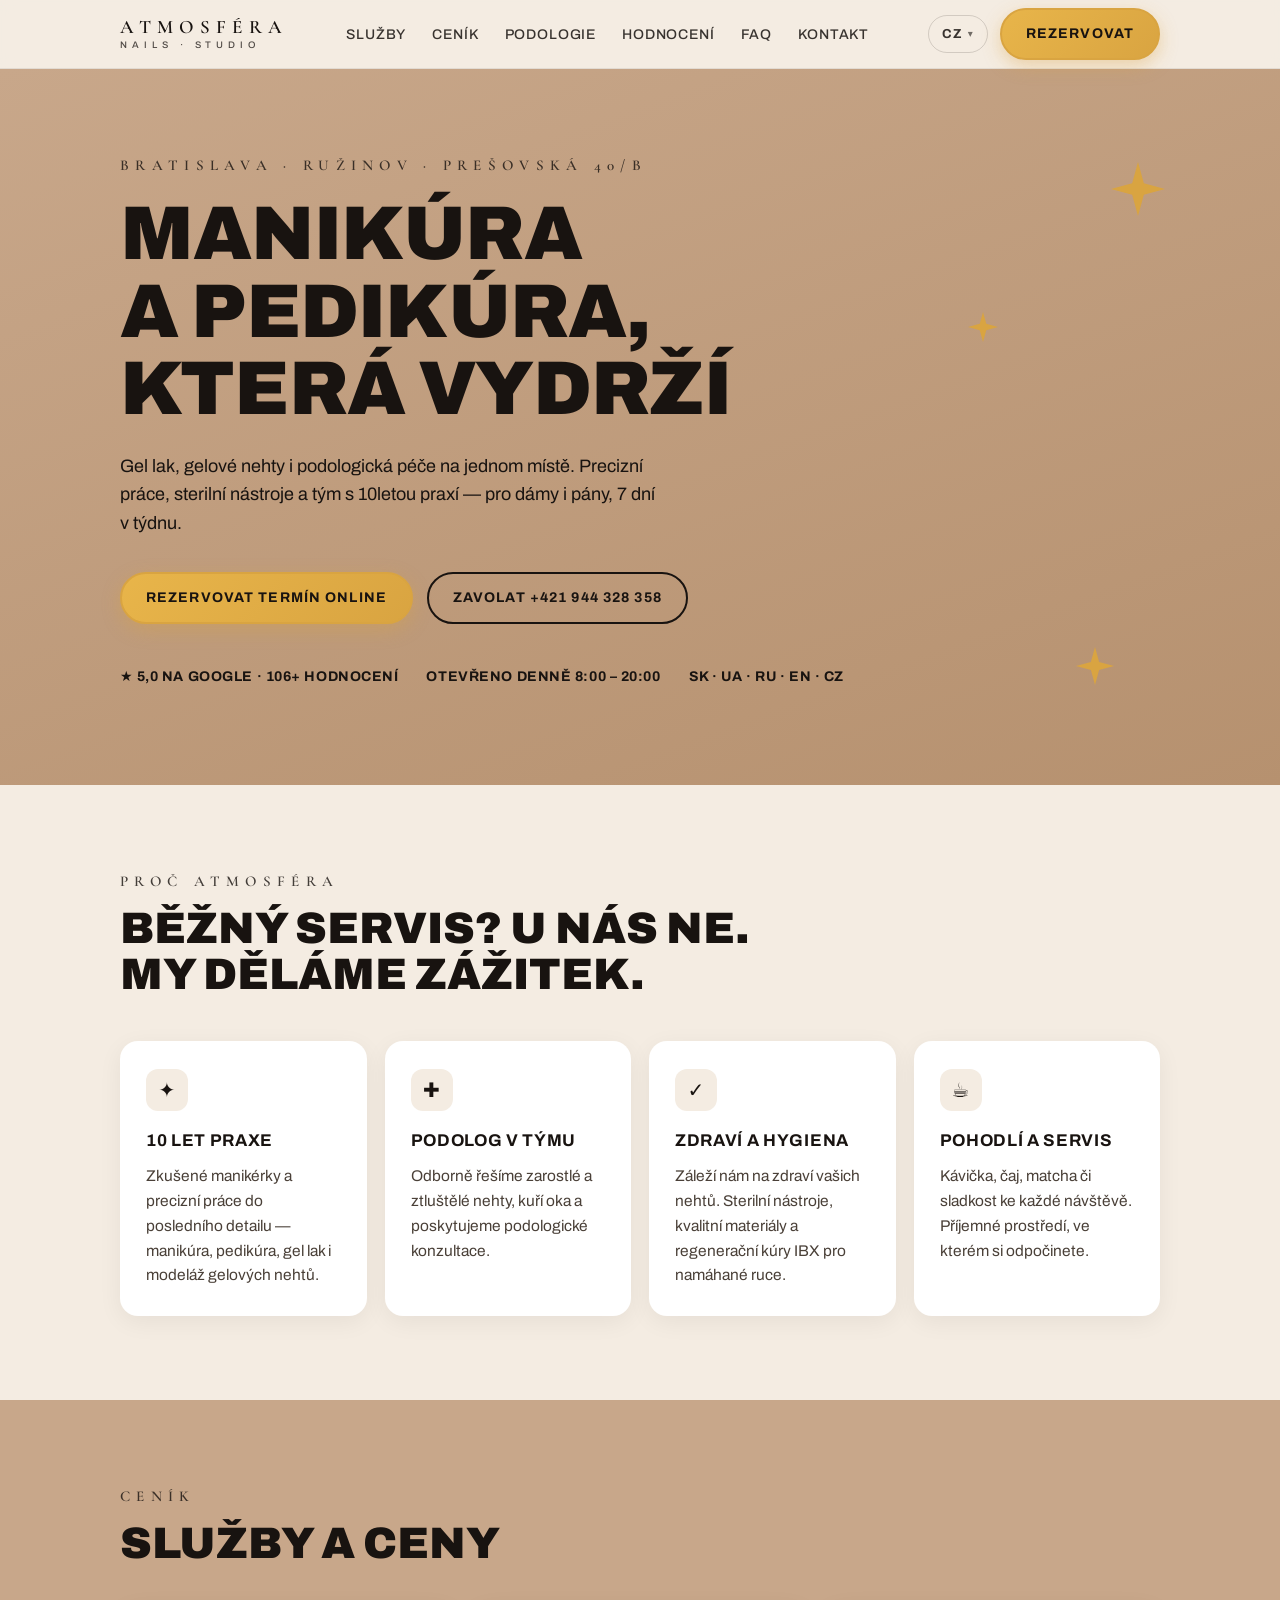
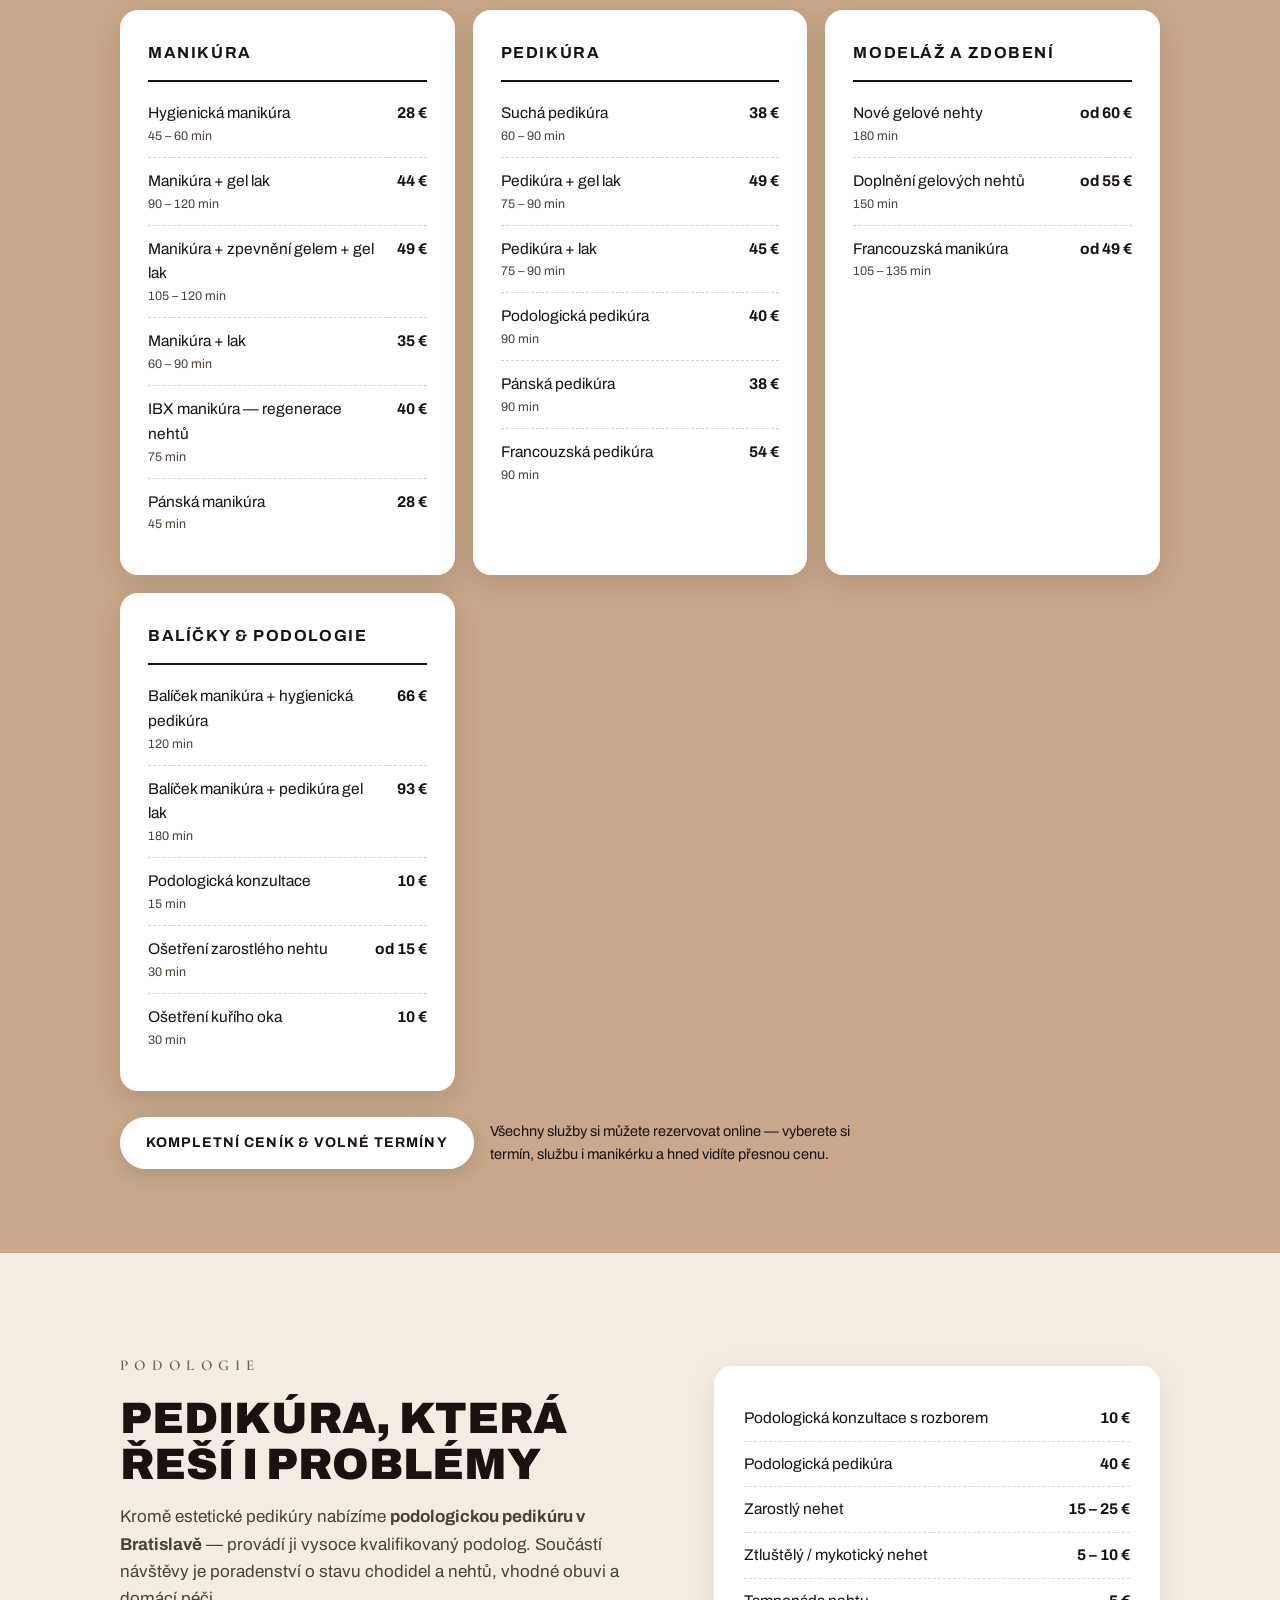
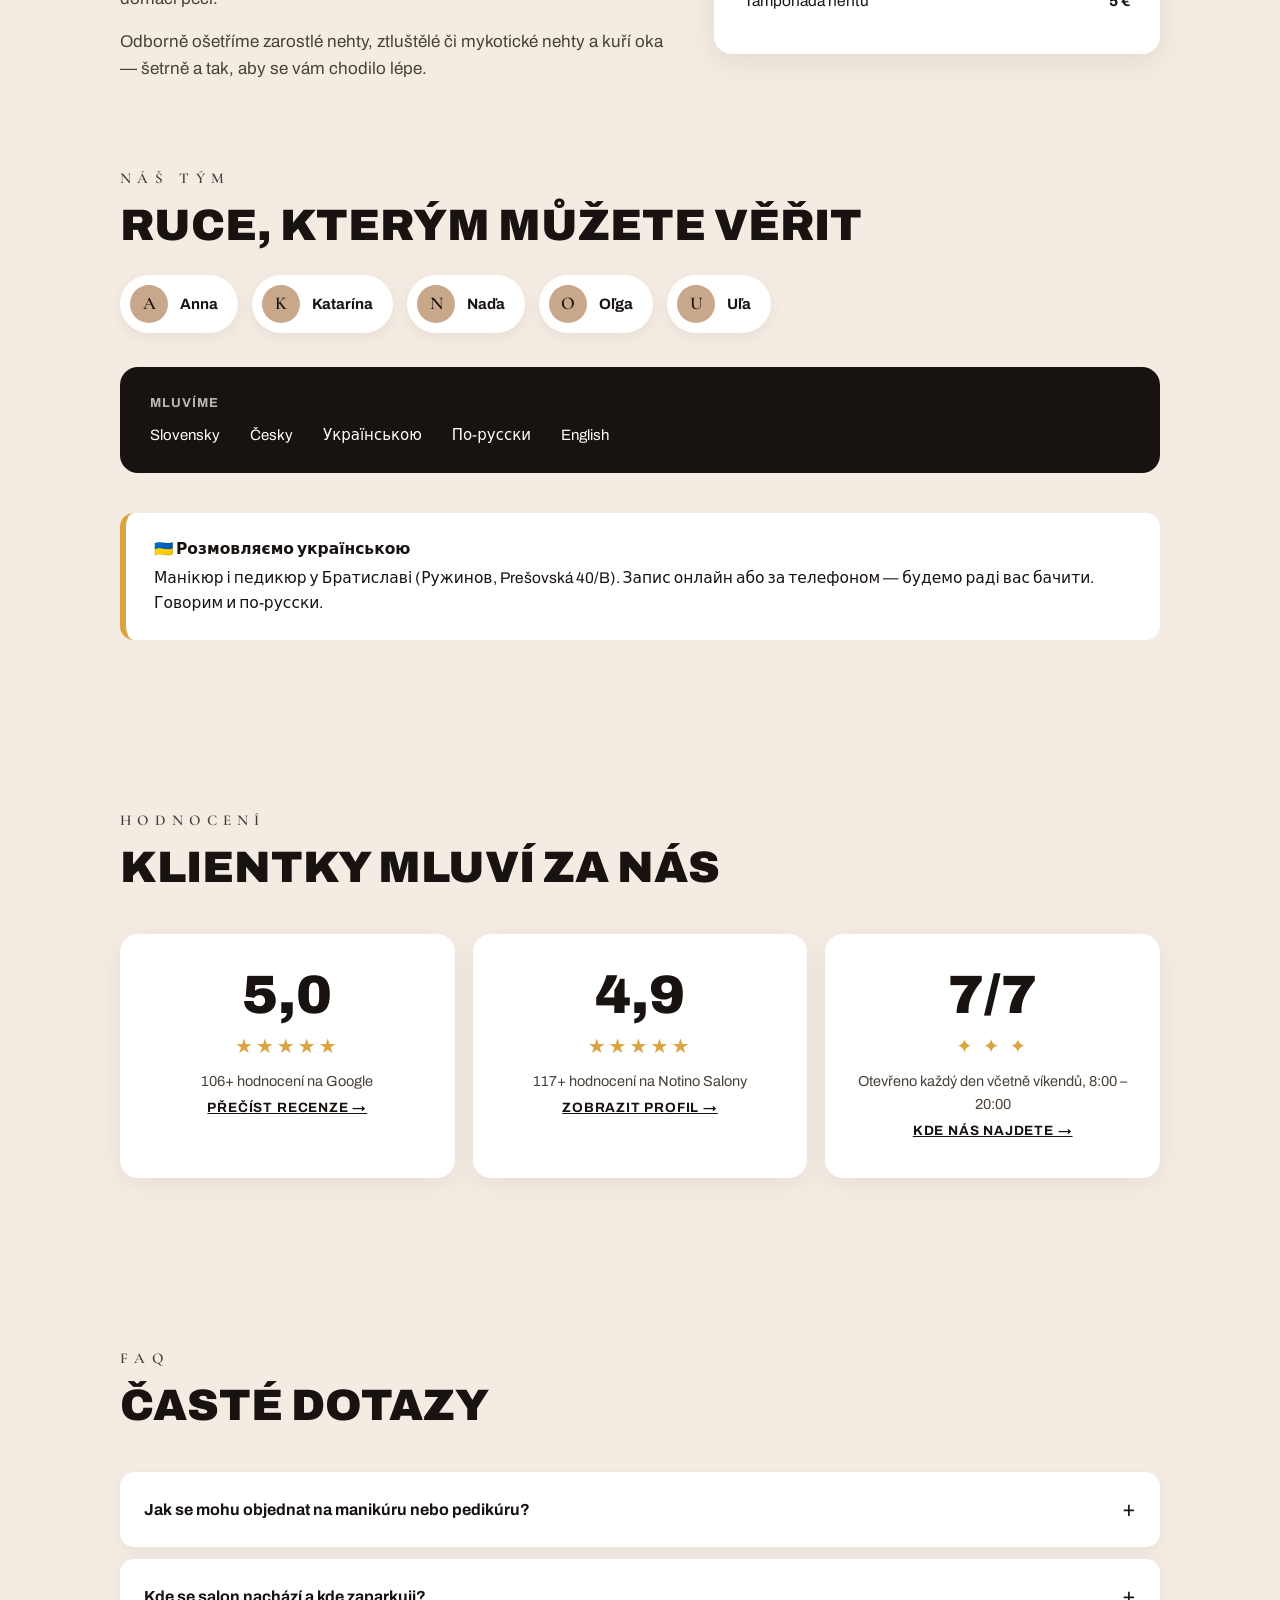
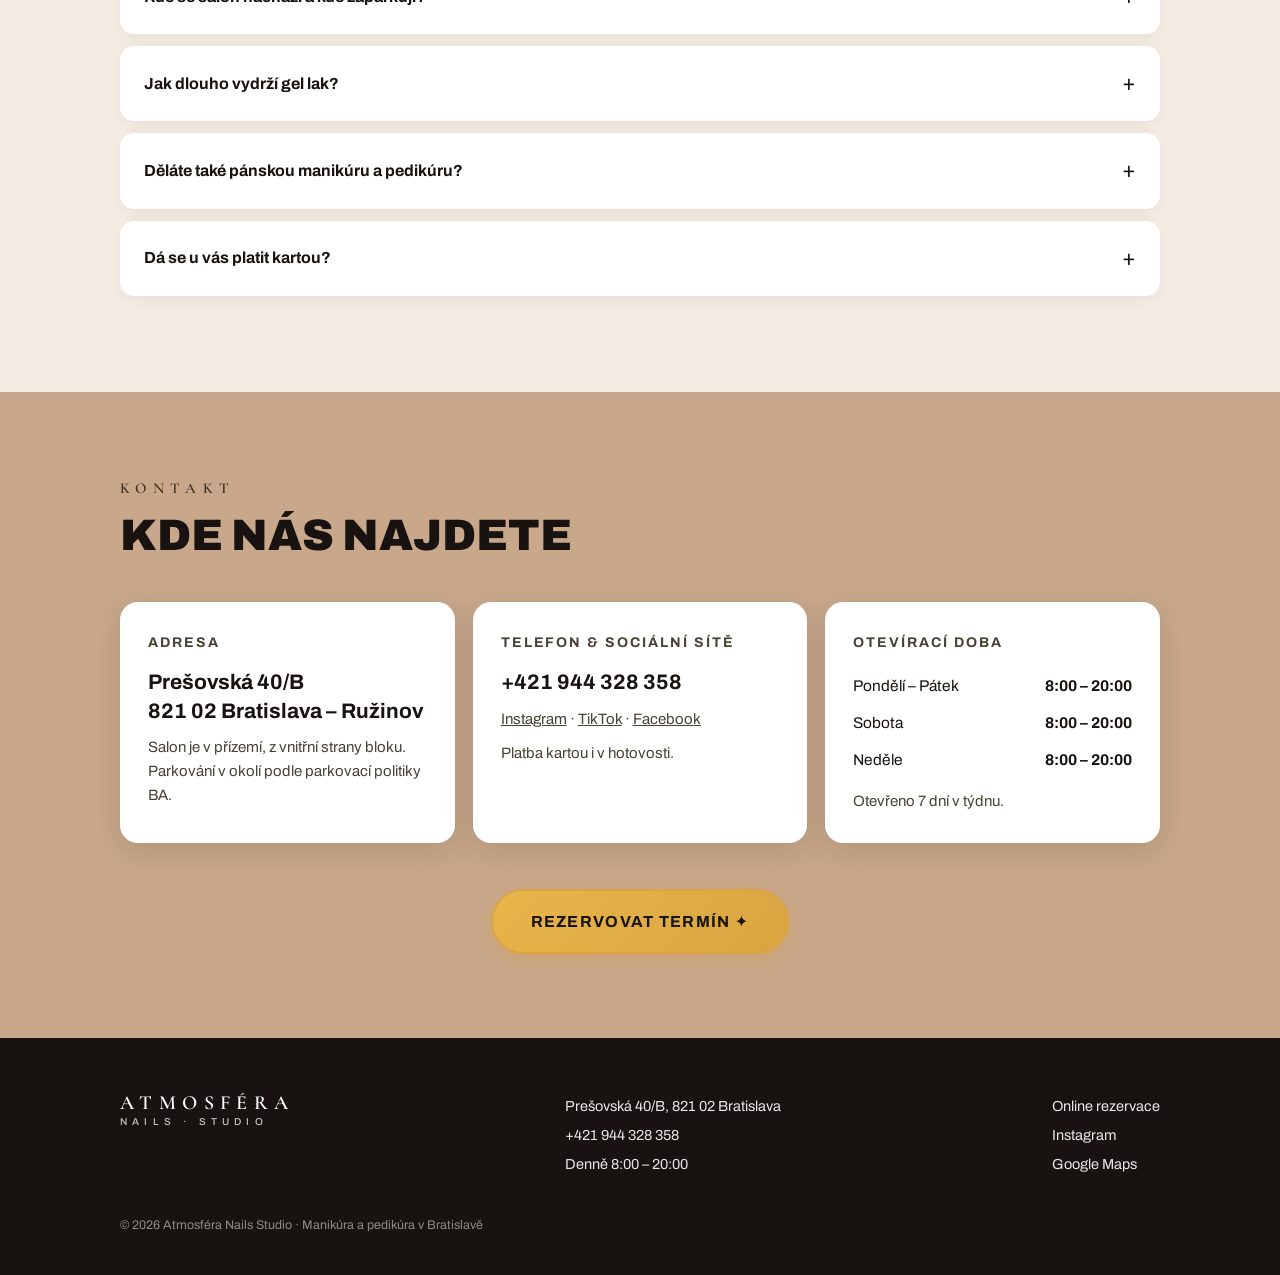
==== cs/index.html @ e7a7049b "Added multilang" ====
<!DOCTYPE html>
<html lang="cs">
<head>
<meta charset="UTF-8">
<meta name="viewport" content="width=device-width, initial-scale=1.0">
<title>Manikúra a pedikúra Bratislava – Ružinov | Atmosféra Nails Studio</title>
<meta name="description" content="Manikúra, pedikúra, gel lak, gelové nehty a podologická péče v Bratislavě – Ružinov, Prešovská 40B. Otevřeno 7 dní v týdnu 8:00–20:00. ★ 5,0 na Google. Rezervujte si termín online.">
<link rel="canonical" href="https://vitaliifisenko95.github.io/atmosfera/cs/">

<link rel="alternate" hreflang="sk" href="https://vitaliifisenko95.github.io/atmosfera/" />
<link rel="alternate" hreflang="cs" href="https://vitaliifisenko95.github.io/atmosfera/cs/" />
<link rel="alternate" hreflang="de" href="https://vitaliifisenko95.github.io/atmosfera/de/" />
<link rel="alternate" hreflang="uk" href="https://vitaliifisenko95.github.io/atmosfera/uk/" />
<link rel="alternate" hreflang="ru" href="https://vitaliifisenko95.github.io/atmosfera/ru/" />
<link rel="alternate" hreflang="en" href="https://vitaliifisenko95.github.io/atmosfera/en/" />
<link rel="alternate" hreflang="x-default" href="https://vitaliifisenko95.github.io/atmosfera/" />

<meta property="og:type" content="website">
<meta property="og:locale" content="cs_CZ">
<meta property="og:site_name" content="Atmosféra Nails Studio">
<meta property="og:title" content="Manikúra a pedikúra Bratislava – Ružinov | Atmosféra Nails Studio">
<meta property="og:description" content="Manikúra, pedikúra, gel lak, gelové nehty a podologická péče v Bratislavě – Ružinov, Prešovská 40B. Otevřeno 7 dní v týdnu 8:00–20:00. ★ 5,0 na Google. Rezervujte si termín online.">
<meta property="og:url" content="https://vitaliifisenko95.github.io/atmosfera/cs/">
<meta property="og:image" content="https://vitaliifisenko95.github.io/atmosfera/og.png">
<meta name="twitter:card" content="summary_large_image">
<meta name="twitter:title" content="Manikúra a pedikúra Bratislava – Ružinov | Atmosféra Nails Studio">
<meta name="twitter:description" content="Manikúra, pedikúra, gel lak, gelové nehty a podologická péče v Bratislavě – Ružinov, Prešovská 40B. Otevřeno 7 dní v týdnu 8:00–20:00. ★ 5,0 na Google. Rezervujte si termín online.">
<meta name="twitter:image" content="https://vitaliifisenko95.github.io/atmosfera/og.png">

<meta name="theme-color" content="#C8A78A">
<link rel="icon" href="data:image/svg+xml,%3Csvg xmlns='http://www.w3.org/2000/svg' viewBox='0 0 64 64'%3E%3Ccircle cx='32' cy='32' r='32' fill='%23C8A78A'/%3E%3Ctext x='32' y='44' font-family='Georgia,serif' font-size='34' text-anchor='middle' fill='%23181310'%3EA%3C/text%3E%3C/svg%3E">

<link rel="preconnect" href="https://fonts.googleapis.com">
<link rel="preconnect" href="https://fonts.gstatic.com" crossorigin>
<link href="https://fonts.googleapis.com/css2?family=Archivo:wght@400;500;700;900&family=Cormorant+Garamond:wght@500;600&display=swap" rel="stylesheet">

<script type="application/ld+json">
{
  "@context": "https://schema.org",
  "@type": "NailSalon",
  "@id": "https://vitaliifisenko95.github.io/atmosfera/#salon",
  "name": "Atmosféra Nails Studio",
  "description": "Manikúra, pedikúra, gel lak, gelové nehty a podologická péče v Bratislavě – Ružinov.",
  "url": "https://vitaliifisenko95.github.io/atmosfera/cs/",
  "image": "https://vitaliifisenko95.github.io/atmosfera/og.png",
  "telephone": "+421944328358",
  "priceRange": "€€",
  "currenciesAccepted": "EUR",
  "paymentAccepted": "Cash, Credit Card",
  "address": {
    "@type": "PostalAddress",
    "streetAddress": "Prešovská 40/B",
    "addressLocality": "Bratislava",
    "addressRegion": "Bratislavský kraj",
    "postalCode": "821 02",
    "addressCountry": "SK"
  },
  "geo": { "@type": "GeoCoordinates", "latitude": 48.1606295, "longitude": 17.1452902 },
  "hasMap": "https://maps.google.com/?cid=15489308746427992283",
  "openingHoursSpecification": [{
    "@type": "OpeningHoursSpecification",
    "dayOfWeek": ["Monday","Tuesday","Wednesday","Thursday","Friday","Saturday","Sunday"],
    "opens": "08:00",
    "closes": "20:00"
  }],
  "aggregateRating": { "@type": "AggregateRating", "ratingValue": "5.0", "reviewCount": "106" },
  "areaServed": "Bratislava",
  "knowsLanguage": ["sk","cs","de","uk","ru","en"],
  "sameAs": [
    "https://maps.google.com/?cid=15489308746427992283",
    "https://www.instagram.com/atmosfera.nails.ba/",
    "https://www.facebook.com/share/1B512vYPuY/",
    "https://www.tiktok.com/@atmosfera.nails.b",
    "https://www.notino.sk/salony/atmosfera-nails-studio/"
  ],
  "makesOffer": [
    { "@type": "Offer", "itemOffered": { "@type": "Service", "name": "Hygienická manikúra" }, "price": "28", "priceCurrency": "EUR" },
    { "@type": "Offer", "itemOffered": { "@type": "Service", "name": "Manikúra + gel lak" }, "price": "44", "priceCurrency": "EUR" },
    { "@type": "Offer", "itemOffered": { "@type": "Service", "name": "Pedikúra + gel lak" }, "price": "49", "priceCurrency": "EUR" },
    { "@type": "Offer", "itemOffered": { "@type": "Service", "name": "Podologická pedikúra" }, "price": "40", "priceCurrency": "EUR" },
    { "@type": "Offer", "itemOffered": { "@type": "Service", "name": "Nové gelové nehty" }, "price": "60", "priceCurrency": "EUR" }
  ]
}
</script>

<script type="application/ld+json">
{
  "@context": "https://schema.org",
  "@type": "FAQPage",
  "mainEntity": [
    {
      "@type": "Question",
      "name": "Jak se mohu objednat na manikúru nebo pedikúru?",
      "acceptedAnswer": { "@type": "Answer", "text": "Nejrychleji online přes rezervační systém Notino Salony, kde vidíte volné termíny v reálném čase. Objednat se můžete také telefonicky na +421 944 328 358 nebo zprávou na Instagramu @atmosfera.nails.ba." }
    },
    {
      "@type": "Question",
      "name": "Kde se salon nachází a kde zaparkuji?",
      "acceptedAnswer": { "@type": "Answer", "text": "Najdete nás na adrese Prešovská 40/B v Bratislavě – Ružinov, v přízemí z vnitřní strany bloku. Parkování je možné v okolí podle parkovací politiky města Bratislava." }
    },
    {
      "@type": "Question",
      "name": "Jak dlouho vydrží gel lak?",
      "acceptedAnswer": { "@type": "Answer", "text": "Gel lak běžně vydrží 2 až 3 týdny. Doporučujeme ho měnit každé 2–3 týdny, aby nehty zůstaly zdravé a manikúra vypadala stále upraveně." }
    },
    {
      "@type": "Question",
      "name": "Děláte také pánskou manikúru a pedikúru?",
      "acceptedAnswer": { "@type": "Answer", "text": "Ano, nabízíme pánskou manikúru i pánskou pedikúru. Postaráme se o upravené ruce a nohy pro dámy i pány." }
    },
    {
      "@type": "Question",
      "name": "Dá se u vás platit kartou?",
      "acceptedAnswer": { "@type": "Answer", "text": "Ano, přijímáme platbu kartou i v hotovosti." }
    }
  ]
}
</script>

<style>
:root{
  --caramel:#C8A78A;
  --caramel-deep:#B6916F;
  --sand:#F4ECE2;
  --paper:#FFFFFF;
  --ink:#181310;
  --ink-soft:#4A4038;
  --gold:#D9A441;
  --gold-bright:#E8B54A;
  --radius:18px;
  --maxw:1080px;
}
*{margin:0;padding:0;box-sizing:border-box}
html{scroll-behavior:smooth}
@media (prefers-reduced-motion:reduce){html{scroll-behavior:auto}*,*::before,*::after{animation:none!important;transition:none!important}}
body{
  font-family:'Archivo',system-ui,-apple-system,sans-serif;
  background:var(--sand);
  color:var(--ink);
  line-height:1.6;
  font-size:17px;
}
img,svg{display:block}
a{color:inherit}

.wrap{max-width:var(--maxw);margin:0 auto;padding:0 20px}

/* ---------- brand wordmark ---------- */
.wordmark{
  font-family:'Cormorant Garamond',Georgia,serif;
  font-weight:600;
  letter-spacing:.32em;
  text-transform:uppercase;
  text-decoration:none;
  line-height:1.1;
}
.wordmark small{
  display:block;
  font-family:'Archivo',sans-serif;
  font-weight:500;
  font-size:.5em;
  letter-spacing:.52em;
  opacity:.75;
  margin-top:2px;
}

/* ---------- header ---------- */
header{
  position:sticky;top:0;z-index:50;
  background:rgba(244,236,226,.92);
  backdrop-filter:blur(8px);
  border-bottom:1px solid rgba(24,19,16,.08);
}
.nav{
  display:flex;align-items:center;justify-content:space-between;
  height:68px;
}
.nav .wordmark{font-size:19px;color:var(--ink)}
.nav-links{display:flex;gap:26px;align-items:center;list-style:none}
.nav-links a{
  text-decoration:none;font-weight:500;font-size:14px;
  letter-spacing:.06em;text-transform:uppercase;
  opacity:.85;
}
.nav-links a:hover{opacity:1}
.btn{
  display:inline-block;
  background:linear-gradient(135deg,var(--gold-bright) 0%,var(--gold) 100%);
  color:var(--ink);
  text-decoration:none;
  font-weight:700;font-size:14px;
  letter-spacing:.08em;text-transform:uppercase;
  padding:13px 24px;border-radius:999px;
  border:2px solid var(--gold);
  box-shadow:0 6px 18px rgba(217,164,65,.38);
  transition:transform .15s ease, box-shadow .15s ease, filter .15s ease;
}
.btn:hover{transform:translateY(-2px);filter:brightness(1.06);box-shadow:0 11px 28px rgba(217,164,65,.5)}
.btn.ghost{background:transparent;color:var(--ink);border-color:var(--ink);box-shadow:none}
.btn.ghost:hover{filter:none;background:rgba(24,19,16,.06)}
.btn.light{background:#fff;color:var(--ink);border-color:#fff;box-shadow:0 6px 18px rgba(24,19,16,.12)}
.menu-toggle{display:none;background:none;border:0;font-size:26px;cursor:pointer;color:var(--ink)}

/* ---------- header language switcher (dropdown) ---------- */
.lang-pick{position:relative;display:flex}
.lang-pick summary{
  list-style:none;cursor:pointer;
  display:flex;align-items:center;gap:6px;
  font-weight:700;font-size:13px;letter-spacing:.08em;
  padding:8px 13px;border-radius:999px;
  border:1px solid rgba(24,19,16,.18);
  color:var(--ink);opacity:.85;
  transition:opacity .15s ease;
}
.lang-pick summary::-webkit-details-marker{display:none}
.lang-pick summary::after{content:"\25BE";font-size:10px;opacity:.7}
.lang-pick summary:hover{opacity:1}
.lang-pick[open] summary{opacity:1}
.lang-menu{
  position:absolute;top:calc(100% + 10px);right:0;
  background:var(--paper);
  border-radius:14px;
  box-shadow:0 10px 34px rgba(24,19,16,.18);
  padding:8px;min-width:178px;
  display:flex;flex-direction:column;gap:2px;
  z-index:60;
}
.lang-menu a{
  text-decoration:none;font-size:14.5px;font-weight:500;
  padding:10px 14px;border-radius:9px;
  color:var(--ink);opacity:.85;
}
.lang-menu a:hover{background:var(--sand);opacity:1}
.lang-menu a[aria-current="page"]{font-weight:700;background:var(--sand);opacity:1}

/* ---------- hero ---------- */
.hero{
  background:linear-gradient(160deg,var(--caramel) 0%,var(--caramel-deep) 100%);
  position:relative;overflow:hidden;
}
.hero .wrap{
  padding-top:84px;padding-bottom:96px;
  position:relative;z-index:2;
}
.eyebrow{
  font-family:'Cormorant Garamond',Georgia,serif;
  font-weight:600;font-size:15px;
  letter-spacing:.42em;text-transform:uppercase;
  color:var(--ink);opacity:.8;
  margin-bottom:18px;
}
h1{
  font-weight:900;
  font-size:clamp(38px,6.4vw,76px);
  line-height:1.02;
  text-transform:uppercase;
  letter-spacing:-.01em;
  max-width:14ch;
}
.hero p.lead{
  margin-top:24px;max-width:54ch;
  font-size:18px;color:var(--ink);
}
.hero-cta{display:flex;gap:14px;flex-wrap:wrap;margin-top:34px}
.trust{
  display:flex;gap:10px 28px;flex-wrap:wrap;
  margin-top:42px;
  font-weight:700;font-size:14px;letter-spacing:.04em;text-transform:uppercase;
}
.trust span{display:flex;align-items:center;gap:8px}
.spark{position:absolute;color:var(--gold);z-index:1;pointer-events:none}
.spark svg{width:100%;height:100%}
.spark.s1{width:54px;top:13%;right:9%;animation:tw 3.4s ease-in-out infinite}
.spark.s2{width:30px;top:34%;right:22%;animation:tw 4.2s 1.1s ease-in-out infinite}
.spark.s3{width:38px;bottom:14%;right:13%;animation:tw 3.8s .6s ease-in-out infinite}
@keyframes tw{0%,100%{opacity:.55;transform:scale(.92)}50%{opacity:1;transform:scale(1.06)}}

/* ---------- sections ---------- */
section{padding:84px 0}
.sec-head{margin-bottom:44px}
h2{
  font-weight:900;text-transform:uppercase;
  font-size:clamp(28px,4vw,44px);line-height:1.05;
}
.sec-head .eyebrow{margin-bottom:12px}

/* why cards */
.cards{display:grid;grid-template-columns:repeat(auto-fit,minmax(230px,1fr));gap:18px}
.card{
  background:var(--paper);border-radius:var(--radius);
  padding:28px 26px;
  box-shadow:0 6px 24px rgba(24,19,16,.06);
}
.card h3{font-size:17px;text-transform:uppercase;letter-spacing:.04em;margin-bottom:10px}
.card p{font-size:15.5px;color:var(--ink-soft)}
.card .ic{
  width:42px;height:42px;border-radius:12px;
  background:var(--sand);
  display:flex;align-items:center;justify-content:center;
  margin-bottom:16px;font-size:20px;
}

/* ---------- pricing ---------- */
#cennik{background:var(--caramel)}
#cennik h2,#cennik .eyebrow{color:var(--ink)}
.price-grid{display:grid;grid-template-columns:repeat(auto-fit,minmax(300px,1fr));gap:18px}
.price-card{
  background:var(--paper);border-radius:var(--radius);
  padding:30px 28px;
  box-shadow:0 8px 30px rgba(24,19,16,.12);
}
.price-card h3{
  font-size:16px;text-transform:uppercase;letter-spacing:.1em;
  padding-bottom:14px;margin-bottom:8px;
  border-bottom:2px solid var(--ink);
}
.price-row{
  display:flex;align-items:baseline;gap:8px;
  padding:11px 0;
  border-bottom:1px dashed rgba(24,19,16,.18);
  font-size:15.5px;
}
.price-row:last-child{border-bottom:0}
.price-row .nm{flex-shrink:1}
.price-row .dots{flex:1;border-bottom:1px dotted rgba(24,19,16,.0)}
.price-row .pr{font-weight:700;white-space:nowrap}
.price-row .tm{display:block;font-size:12.5px;color:var(--ink-soft);font-weight:400}
.price-note{margin-top:26px;display:flex;gap:16px;align-items:center;flex-wrap:wrap}
.price-note p{font-size:14.5px;max-width:46ch}

/* ---------- podology ---------- */
.split{display:grid;grid-template-columns:1.1fr .9fr;gap:48px;align-items:center}
.split p{margin-top:16px;color:var(--ink-soft)}
.bubble{
  background:var(--paper);border-radius:var(--radius);
  padding:30px;box-shadow:0 8px 30px rgba(24,19,16,.08);
  font-size:15.5px;
}
.bubble ul{list-style:none}
.bubble li{padding:10px 0;border-bottom:1px dashed rgba(24,19,16,.15);display:flex;justify-content:space-between;gap:12px}
.bubble li:last-child{border-bottom:0}
.bubble li b{white-space:nowrap}

/* ---------- team / languages ---------- */
.team-row{display:flex;gap:14px;flex-wrap:wrap;margin-top:26px}
.tm-chip{
  background:var(--paper);border-radius:999px;
  padding:10px 20px 10px 10px;
  display:flex;align-items:center;gap:12px;
  font-weight:700;font-size:15px;
  box-shadow:0 4px 16px rgba(24,19,16,.06);
}
.tm-chip i{
  width:38px;height:38px;border-radius:50%;
  background:var(--caramel);color:var(--ink);
  display:flex;align-items:center;justify-content:center;
  font-style:normal;font-family:'Cormorant Garamond',serif;font-weight:600;font-size:18px;
}
.langs{
  margin-top:34px;background:var(--ink);color:#fff;
  border-radius:var(--radius);padding:26px 30px;
  display:flex;gap:10px 30px;flex-wrap:wrap;align-items:center;
  font-size:15px;
}
.langs b{text-transform:uppercase;letter-spacing:.08em;font-size:13px;opacity:.7;width:100%}

/* ---------- reviews ---------- */
#hodnotenia{background:var(--sand)}
.rate-band{
  display:grid;grid-template-columns:repeat(auto-fit,minmax(240px,1fr));gap:18px;
}
.rate-card{
  background:var(--paper);border-radius:var(--radius);
  padding:34px 28px;text-align:center;
  box-shadow:0 6px 24px rgba(24,19,16,.06);
}
.rate-card .num{font-weight:900;font-size:54px;line-height:1}
.rate-card .stars{color:var(--gold);font-size:20px;letter-spacing:3px;margin:8px 0}
.rate-card p{font-size:14.5px;color:var(--ink-soft)}
.rate-card a{font-weight:700;font-size:13.5px;text-transform:uppercase;letter-spacing:.06em}

/* ---------- FAQ ---------- */
.faq details{
  background:var(--paper);border-radius:14px;
  margin-bottom:12px;
  box-shadow:0 4px 16px rgba(24,19,16,.05);
  overflow:hidden;
}
.faq summary{
  cursor:pointer;list-style:none;
  padding:20px 24px;
  font-weight:700;font-size:16px;
  display:flex;justify-content:space-between;gap:16px;align-items:center;
}
.faq summary::-webkit-details-marker{display:none}
.faq summary::after{content:"+";font-size:22px;font-weight:400;transition:transform .2s}
.faq details[open] summary::after{transform:rotate(45deg)}
.faq .ans{padding:0 24px 22px;color:var(--ink-soft);font-size:15.5px;max-width:70ch}

/* ---------- contact ---------- */
#kontakt{background:var(--caramel)}
.contact-grid{display:grid;grid-template-columns:repeat(auto-fit,minmax(280px,1fr));gap:18px}
.contact-card{background:var(--paper);border-radius:var(--radius);padding:30px 28px;box-shadow:0 8px 30px rgba(24,19,16,.12)}
.contact-card h3{font-size:14px;text-transform:uppercase;letter-spacing:.14em;margin-bottom:14px;color:var(--ink-soft)}
.contact-card .big{font-size:21px;font-weight:700;line-height:1.35;text-decoration:none;display:block}
.contact-card p{font-size:15px;color:var(--ink-soft);margin-top:10px}
.hours{width:100%;font-size:15.5px;border-collapse:collapse}
.hours td{padding:6px 0}
.hours td:last-child{text-align:right;font-weight:700}
.cta-final{margin-top:46px;text-align:center}
.cta-final .btn{font-size:16px;padding:18px 38px}

/* ---------- UA note ---------- */
.ua-note{
  margin-top:40px;
  background:var(--paper);
  border-left:6px solid var(--gold);
  border-radius:14px;
  padding:24px 28px;
  font-size:15.5px;
}
.ua-note b{display:block;margin-bottom:4px}

/* ---------- footer ---------- */
footer{background:var(--ink);color:#fff;padding:54px 0 40px}
.foot{display:flex;justify-content:space-between;gap:30px;flex-wrap:wrap;align-items:flex-start}
.foot .wordmark{font-size:20px;color:#fff}
.foot-col{font-size:14.5px;line-height:2;opacity:.9}
.foot-col a{text-decoration:none}
.foot-col a:hover{text-decoration:underline}
.copy{margin-top:36px;font-size:12.5px;opacity:.5}

/* ---------- responsive ---------- */
@media(max-width:860px){
  .split{grid-template-columns:1fr}
  .nav-links{
    display:none;
    position:absolute;top:68px;left:0;right:0;
    background:var(--sand);
    flex-direction:column;gap:0;
    padding:10px 20px 24px;
    border-bottom:1px solid rgba(24,19,16,.1);
  }
  .nav-links.open{display:flex}
  .nav-links li{width:100%}
  .nav-links a{display:block;padding:13px 0;font-size:16px}
  .menu-toggle{display:block}
  section{padding:64px 0}
  .hero .wrap{padding-top:60px;padding-bottom:72px}
}
</style>
</head>
<body>

<header>
  <div class="wrap nav">
    <a class="wordmark" href="#top">Atmosféra<small>Nails · Studio</small></a>
    <nav>
      <ul class="nav-links" id="navLinks">
        <li><a href="#sluzby">Služby</a></li>
        <li><a href="#cennik">Ceník</a></li>
        <li><a href="#podologia">Podologie</a></li>
        <li><a href="#hodnotenia">Hodnocení</a></li>
        <li><a href="#faq">FAQ</a></li>
        <li><a href="#kontakt">Kontakt</a></li>
      </ul>
    </nav>
    <div style="display:flex;gap:12px;align-items:center">
      <details class="lang-pick">
        <summary aria-label="Jazyk / Language">CZ</summary>
        <div class="lang-menu">
          <a href="../" hreflang="sk">Slovensky</a>
          <a href="../cs/" hreflang="cs" aria-current="page">Čeština</a>
          <a href="../de/" hreflang="de">Deutsch</a>
          <a href="../uk/" hreflang="uk">Українська</a>
          <a href="../ru/" hreflang="ru">Русский</a>
          <a href="../en/" hreflang="en">English</a>
        </div>
      </details>
      <a class="btn" href="https://www.notino.sk/salony/atmosfera-nails-studio/" target="_blank" rel="noopener">Rezervovat</a>
      <button class="menu-toggle" id="menuToggle" aria-label="Menu" aria-expanded="false">☰</button>
    </div>
  </div>
</header>

<main id="top">

<!-- ============ HERO ============ -->
<div class="hero">
  <div class="spark s1"><svg viewBox="0 0 24 24" fill="currentColor"><path d="M12 0l2.6 9.4L24 12l-9.4 2.6L12 24l-2.6-9.4L0 12l9.4-2.6z"/></svg></div>
  <div class="spark s2"><svg viewBox="0 0 24 24" fill="currentColor"><path d="M12 0l2.6 9.4L24 12l-9.4 2.6L12 24l-2.6-9.4L0 12l9.4-2.6z"/></svg></div>
  <div class="spark s3"><svg viewBox="0 0 24 24" fill="currentColor"><path d="M12 0l2.6 9.4L24 12l-9.4 2.6L12 24l-2.6-9.4L0 12l9.4-2.6z"/></svg></div>

  <div class="wrap">
    <p class="eyebrow">Bratislava · Ružinov · Prešovská 40/B</p>
    <h1>Manikúra a&nbsp;pedikúra, která vydrží</h1>
    <p class="lead">Gel lak, gelové nehty i podologická péče na jednom místě. Precizní práce, sterilní nástroje a tým s 10letou praxí — pro dámy i pány, 7 dní v týdnu.</p>
    <div class="hero-cta">
      <a class="btn" href="https://www.notino.sk/salony/atmosfera-nails-studio/" target="_blank" rel="noopener">Rezervovat termín online</a>
      <a class="btn ghost" href="tel:+421944328358">Zavolat +421 944 328 358</a>
    </div>
    <div class="trust">
      <span>★ 5,0 na Google · 106+ hodnocení</span>
      <span>Otevřeno denně 8:00 – 20:00</span>
      <span>SK · UA · RU · EN · CZ</span>
    </div>
  </div>
</div>

<!-- ============ WHY ============ -->
<section id="sluzby">
  <div class="wrap">
    <div class="sec-head">
      <p class="eyebrow">Proč Atmosféra</p>
      <h2>Běžný servis? U nás ne.<br>My děláme zážitek.</h2>
    </div>
    <div class="cards">
      <div class="card">
        <div class="ic">✦</div>
        <h3>10 let praxe</h3>
        <p>Zkušené manikérky a precizní práce do posledního detailu — manikúra, pedikúra, gel lak i modeláž gelových nehtů.</p>
      </div>
      <div class="card">
        <div class="ic">✚</div>
        <h3>Podolog v týmu</h3>
        <p>Odborně řešíme zarostlé a ztluštělé nehty, kuří oka a poskytujeme podologické konzultace.</p>
      </div>
      <div class="card">
        <div class="ic">✓</div>
        <h3>Zdraví a hygiena</h3>
        <p>Záleží nám na zdraví vašich nehtů. Sterilní nástroje, kvalitní materiály a regenerační kúry IBX pro namáhané ruce.</p>
      </div>
      <div class="card">
        <div class="ic">☕</div>
        <h3>Pohodlí a servis</h3>
        <p>Kávička, čaj, matcha či sladkost ke každé návštěvě. Příjemné prostředí, ve kterém si odpočinete.</p>
      </div>
    </div>
  </div>
</section>

<!-- ============ PRICING ============ -->
<section id="cennik">
  <div class="wrap">
    <div class="sec-head">
      <p class="eyebrow">Ceník</p>
      <h2>Služby a ceny</h2>
    </div>
    <div class="price-grid">

      <div class="price-card">
        <h3>Manikúra</h3>
        <div class="price-row"><span class="nm">Hygienická manikúra<span class="tm">45 – 60 min</span></span><span class="dots"></span><span class="pr">28 €</span></div>
        <div class="price-row"><span class="nm">Manikúra + gel lak<span class="tm">90 – 120 min</span></span><span class="dots"></span><span class="pr">44 €</span></div>
        <div class="price-row"><span class="nm">Manikúra + zpevnění gelem + gel lak<span class="tm">105 – 120 min</span></span><span class="dots"></span><span class="pr">49 €</span></div>
        <div class="price-row"><span class="nm">Manikúra + lak<span class="tm">60 – 90 min</span></span><span class="dots"></span><span class="pr">35 €</span></div>
        <div class="price-row"><span class="nm">IBX manikúra — regenerace nehtů<span class="tm">75 min</span></span><span class="dots"></span><span class="pr">40 €</span></div>
        <div class="price-row"><span class="nm">Pánská manikúra<span class="tm">45 min</span></span><span class="dots"></span><span class="pr">28 €</span></div>
      </div>

      <div class="price-card">
        <h3>Pedikúra</h3>
        <div class="price-row"><span class="nm">Suchá pedikúra<span class="tm">60 – 90 min</span></span><span class="dots"></span><span class="pr">38 €</span></div>
        <div class="price-row"><span class="nm">Pedikúra + gel lak<span class="tm">75 – 90 min</span></span><span class="dots"></span><span class="pr">49 €</span></div>
        <div class="price-row"><span class="nm">Pedikúra + lak<span class="tm">75 – 90 min</span></span><span class="dots"></span><span class="pr">45 €</span></div>
        <div class="price-row"><span class="nm">Podologická pedikúra<span class="tm">90 min</span></span><span class="dots"></span><span class="pr">40 €</span></div>
        <div class="price-row"><span class="nm">Pánská pedikúra<span class="tm">90 min</span></span><span class="dots"></span><span class="pr">38 €</span></div>
        <div class="price-row"><span class="nm">Francouzská pedikúra<span class="tm">90 min</span></span><span class="dots"></span><span class="pr">54 €</span></div>
      </div>

      <div class="price-card">
        <h3>Modeláž a zdobení</h3>
        <div class="price-row"><span class="nm">Nové gelové nehty<span class="tm">180 min</span></span><span class="dots"></span><span class="pr">od 60 €</span></div>
        <div class="price-row"><span class="nm">Doplnění gelových nehtů<span class="tm">150 min</span></span><span class="dots"></span><span class="pr">od 55 €</span></div>
        <div class="price-row"><span class="nm">Francouzská manikúra<span class="tm">105 – 135 min</span></span><span class="dots"></span><span class="pr">od 49 €</span></div>
      </div>

      <div class="price-card">
        <h3>Balíčky &amp; podologie</h3>
        <div class="price-row"><span class="nm">Balíček manikúra + hygienická pedikúra<span class="tm">120 min</span></span><span class="dots"></span><span class="pr">66 €</span></div>
        <div class="price-row"><span class="nm">Balíček manikúra + pedikúra gel lak<span class="tm">180 min</span></span><span class="dots"></span><span class="pr">93 €</span></div>
        <div class="price-row"><span class="nm">Podologická konzultace<span class="tm">15 min</span></span><span class="dots"></span><span class="pr">10 €</span></div>
        <div class="price-row"><span class="nm">Ošetření zarostlého nehtu<span class="tm">30 min</span></span><span class="dots"></span><span class="pr">od 15 €</span></div>
        <div class="price-row"><span class="nm">Ošetření kuřího oka<span class="tm">30 min</span></span><span class="dots"></span><span class="pr">10 €</span></div>
      </div>

    </div>
    <div class="price-note">
      <a class="btn light" href="https://www.notino.sk/salony/atmosfera-nails-studio/" target="_blank" rel="noopener">Kompletní ceník &amp; volné termíny</a>
      <p>Všechny služby si můžete rezervovat online — vyberete si termín, službu i manikérku a hned vidíte přesnou cenu.</p>
    </div>
  </div>
</section>

<!-- ============ PODOLOGY ============ -->
<section id="podologia">
  <div class="wrap split">
    <div>
      <p class="eyebrow">Podologie</p>
      <h2>Pedikúra, která řeší i problémy</h2>
      <p>Kromě estetické pedikúry nabízíme <strong>podologickou pedikúru v Bratislavě</strong> — provádí ji vysoce kvalifikovaný podolog. Součástí návštěvy je poradenství o stavu chodidel a nehtů, vhodné obuvi a domácí péči.</p>
      <p>Odborně ošetříme zarostlé nehty, ztluštělé či mykotické nehty a kuří oka — šetrně a tak, aby se vám chodilo lépe.</p>
    </div>
    <div class="bubble">
      <ul>
        <li><span>Podologická konzultace s rozborem</span><b>10 €</b></li>
        <li><span>Podologická pedikúra</span><b>40 €</b></li>
        <li><span>Zarostlý nehet</span><b>15 – 25 €</b></li>
        <li><span>Ztluštělý / mykotický nehet</span><b>5 – 10 €</b></li>
        <li><span>Tamponáda nehtu</span><b>5 €</b></li>
      </ul>
    </div>
  </div>
</section>

<!-- ============ TEAM & LANGUAGES ============ -->
<section id="tim" style="padding-top:0">
  <div class="wrap">
    <div class="sec-head" style="margin-bottom:8px">
      <p class="eyebrow">Náš tým</p>
      <h2>Ruce, kterým můžete věřit</h2>
    </div>
    <div class="team-row">
      <span class="tm-chip"><i>A</i>Anna</span>
      <span class="tm-chip"><i>K</i>Katarína</span>
      <span class="tm-chip"><i>N</i>Naďa</span>
      <span class="tm-chip"><i>O</i>Oľga</span>
      <span class="tm-chip"><i>U</i>Uľa</span>
    </div>
    <div class="langs">
      <b>Mluvíme</b>
      <span>Slovensky</span><span>Česky</span><span>Українською</span><span>По‑русски</span><span>English</span>
    </div>
    <div class="ua-note">
      <b>🇺🇦 Розмовляємо українською</b>
      Манікюр і педикюр у Братиславі (Ружинов, Prešovská 40/B). Запис онлайн або за телефоном — будемо раді вас бачити. <span style="white-space:nowrap">Говорим и по‑русски.</span>
    </div>
  </div>
</section>

<!-- ============ REVIEWS ============ -->
<section id="hodnotenia">
  <div class="wrap">
    <div class="sec-head">
      <p class="eyebrow">Hodnocení</p>
      <h2>Klientky mluví za nás</h2>
    </div>
    <div class="rate-band">
      <div class="rate-card">
        <div class="num">5,0</div>
        <div class="stars">★★★★★</div>
        <p>106+ hodnocení na Google</p>
        <a href="https://maps.google.com/?cid=15489308746427992283" target="_blank" rel="noopener">Přečíst recenze →</a>
      </div>
      <div class="rate-card">
        <div class="num">4,9</div>
        <div class="stars">★★★★★</div>
        <p>117+ hodnocení na Notino Salony</p>
        <a href="https://www.notino.sk/salony/atmosfera-nails-studio/" target="_blank" rel="noopener">Zobrazit profil →</a>
      </div>
      <div class="rate-card">
        <div class="num">7/7</div>
        <div class="stars">✦ ✦ ✦</div>
        <p>Otevřeno každý den včetně víkendů, 8:00 – 20:00</p>
        <a href="#kontakt">Kde nás najdete →</a>
      </div>
    </div>
  </div>
</section>

<!-- ============ FAQ ============ -->
<section id="faq" class="faq">
  <div class="wrap">
    <div class="sec-head">
      <p class="eyebrow">FAQ</p>
      <h2>Časté dotazy</h2>
    </div>

    <details>
      <summary>Jak se mohu objednat na manikúru nebo pedikúru?</summary>
      <p class="ans">Nejrychleji online přes rezervační systém Notino Salony — vidíte volné termíny v reálném čase a vyberete si i manikérku. Objednat se můžete také telefonicky na <a href="tel:+421944328358">+421 944 328 358</a> nebo zprávou na Instagramu <a href="https://www.instagram.com/atmosfera.nails.ba/" target="_blank" rel="noopener">@atmosfera.nails.ba</a>.</p>
    </details>

    <details>
      <summary>Kde se salon nachází a kde zaparkuji?</summary>
      <p class="ans">Najdete nás na adrese <strong>Prešovská 40/B, Bratislava – Ružinov</strong>, v přízemí z vnitřní strany bloku. Parkování je možné v okolí podle parkovací politiky města Bratislava.</p>
    </details>

    <details>
      <summary>Jak dlouho vydrží gel lak?</summary>
      <p class="ans">Běžně 2 až 3 týdny. Doporučujeme gel lak měnit každé 2 – 3 týdny — nehty tak zůstanou zdravé a manikúra upravená. U slabých či lámavých nehtů doporučujeme regenerační kúru IBX.</p>
    </details>

    <details>
      <summary>Děláte také pánskou manikúru a pedikúru?</summary>
      <p class="ans">Ano. Pánská manikúra stojí 28 € a pánská pedikúra 38 €. Upravené ruce nejsou jen pro dámy.</p>
    </details>

    <details>
      <summary>Dá se u vás platit kartou?</summary>
      <p class="ans">Ano, přijímáme platbu kartou i v hotovosti.</p>
    </details>
  </div>
</section>

<!-- ============ CONTACT ============ -->
<section id="kontakt">
  <div class="wrap">
    <div class="sec-head">
      <p class="eyebrow">Kontakt</p>
      <h2>Kde nás najdete</h2>
    </div>
    <div class="contact-grid">
      <div class="contact-card">
        <h3>Adresa</h3>
        <a class="big" href="https://maps.google.com/?cid=15489308746427992283" target="_blank" rel="noopener">Prešovská 40/B<br>821 02 Bratislava – Ružinov</a>
        <p>Salon je v přízemí, z vnitřní strany bloku. Parkování v okolí podle parkovací politiky BA.</p>
      </div>
      <div class="contact-card">
        <h3>Telefon &amp; sociální sítě</h3>
        <a class="big" href="tel:+421944328358">+421 944 328 358</a>
        <p>
          <a href="https://www.instagram.com/atmosfera.nails.ba/" target="_blank" rel="noopener">Instagram</a> ·
          <a href="https://www.tiktok.com/@atmosfera.nails.b" target="_blank" rel="noopener">TikTok</a> ·
          <a href="https://www.facebook.com/share/1B512vYPuY/" target="_blank" rel="noopener">Facebook</a>
        </p>
        <p>Platba kartou i v hotovosti.</p>
      </div>
      <div class="contact-card">
        <h3>Otevírací doba</h3>
        <table class="hours">
          <tr><td>Pondělí – Pátek</td><td>8:00 – 20:00</td></tr>
          <tr><td>Sobota</td><td>8:00 – 20:00</td></tr>
          <tr><td>Neděle</td><td>8:00 – 20:00</td></tr>
        </table>
        <p>Otevřeno 7 dní v týdnu.</p>
      </div>
    </div>
    <div class="cta-final">
      <a class="btn" href="https://www.notino.sk/salony/atmosfera-nails-studio/" target="_blank" rel="noopener">Rezervovat termín ✦</a>
    </div>
  </div>
</section>

</main>

<footer>
  <div class="wrap">
    <div class="foot">
      <a class="wordmark" href="#top">Atmosféra<small>Nails · Studio</small></a>
      <div class="foot-col">
        Prešovská 40/B, 821 02 Bratislava<br>
        <a href="tel:+421944328358">+421 944 328 358</a><br>
        Denně 8:00 – 20:00
      </div>
      <div class="foot-col">
        <a href="https://www.notino.sk/salony/atmosfera-nails-studio/" target="_blank" rel="noopener">Online rezervace</a><br>
        <a href="https://www.instagram.com/atmosfera.nails.ba/" target="_blank" rel="noopener">Instagram</a><br>
        <a href="https://maps.google.com/?cid=15489308746427992283" target="_blank" rel="noopener">Google Maps</a>
      </div>
    </div>
    <p class="copy">© <span id="yr">2026</span> Atmosféra Nails Studio · Manikúra a pedikúra v Bratislavě</p>
  </div>
</footer>

<script>
document.getElementById('yr').textContent = new Date().getFullYear();
const t = document.getElementById('menuToggle');
const n = document.getElementById('navLinks');
t.addEventListener('click', () => {
  const open = n.classList.toggle('open');
  t.setAttribute('aria-expanded', open);
});
n.addEventListener('click', e => {
  if (e.target.tagName === 'A') { n.classList.remove('open'); t.setAttribute('aria-expanded','false'); }
});
document.addEventListener('click', e => {
  const lp = document.querySelector('.lang-pick');
  if (lp && lp.open && !lp.contains(e.target)) lp.removeAttribute('open');
});
</script>

</body>
</html>
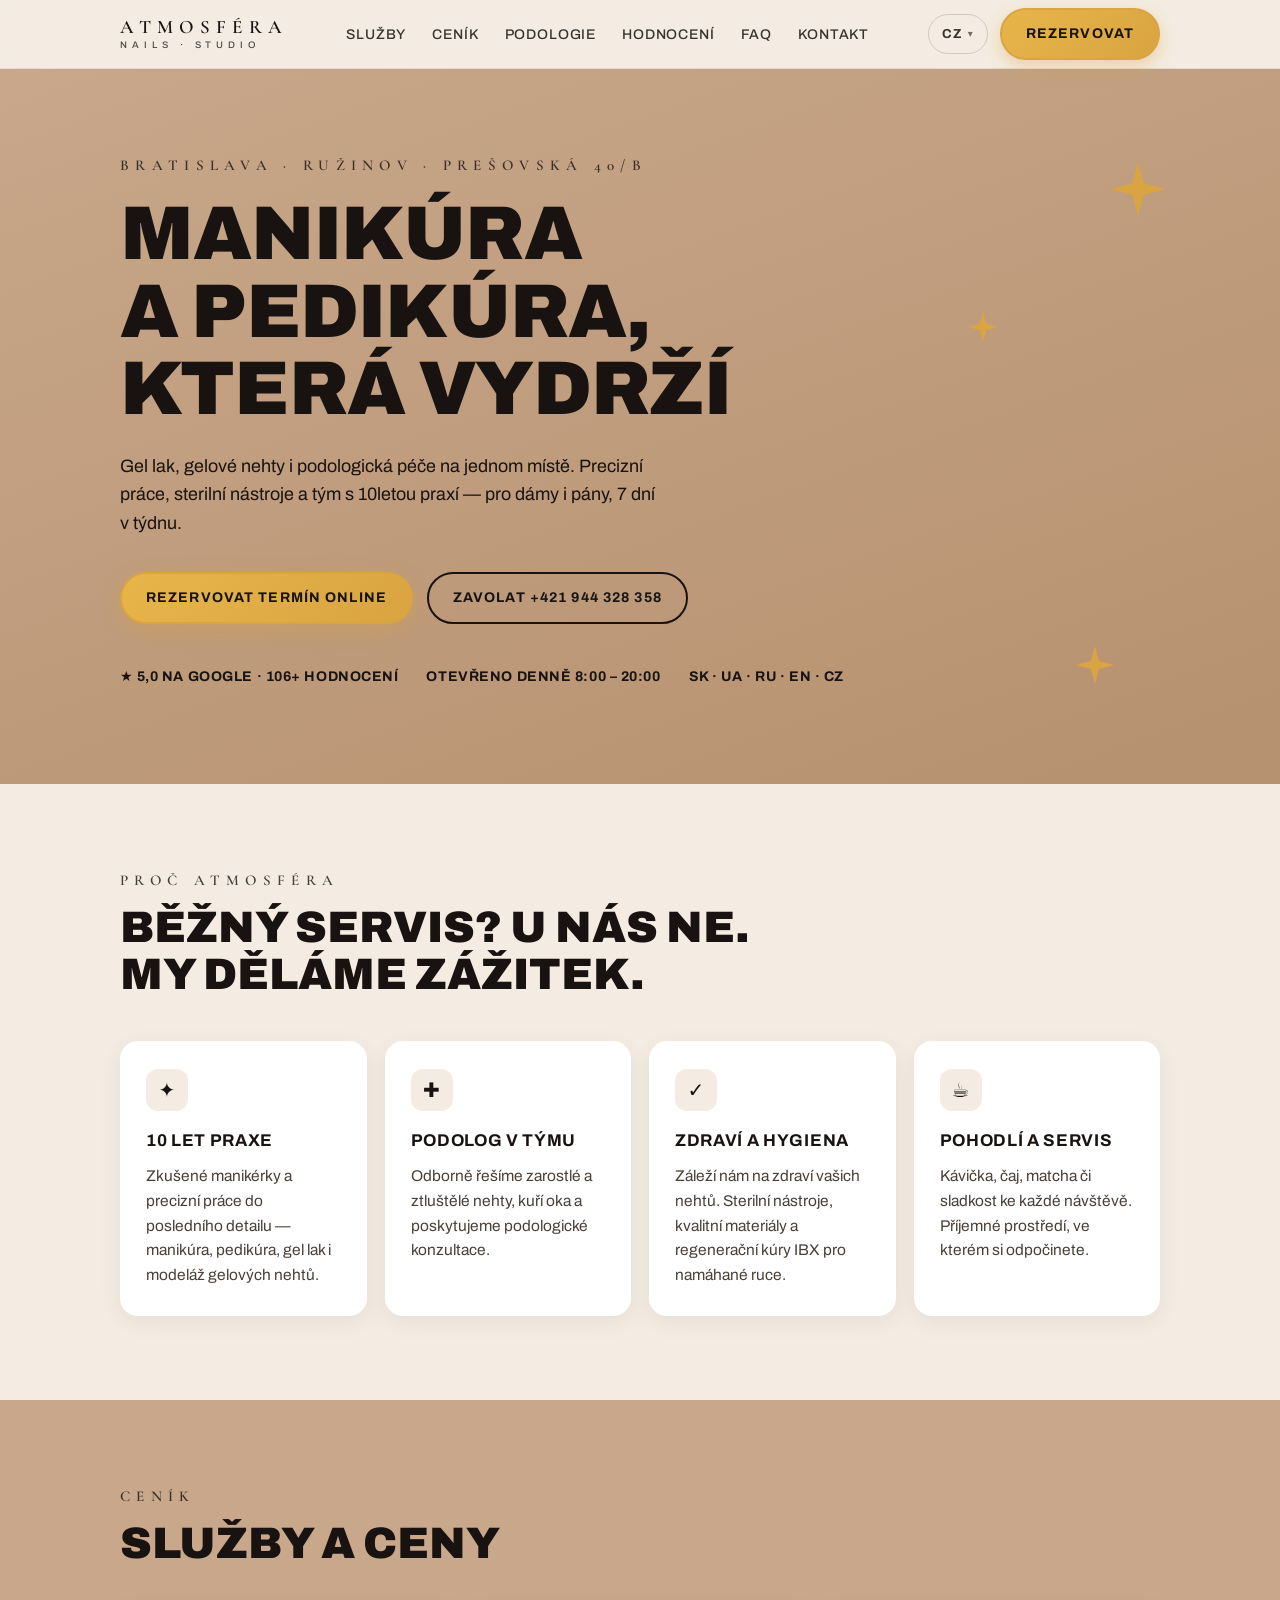
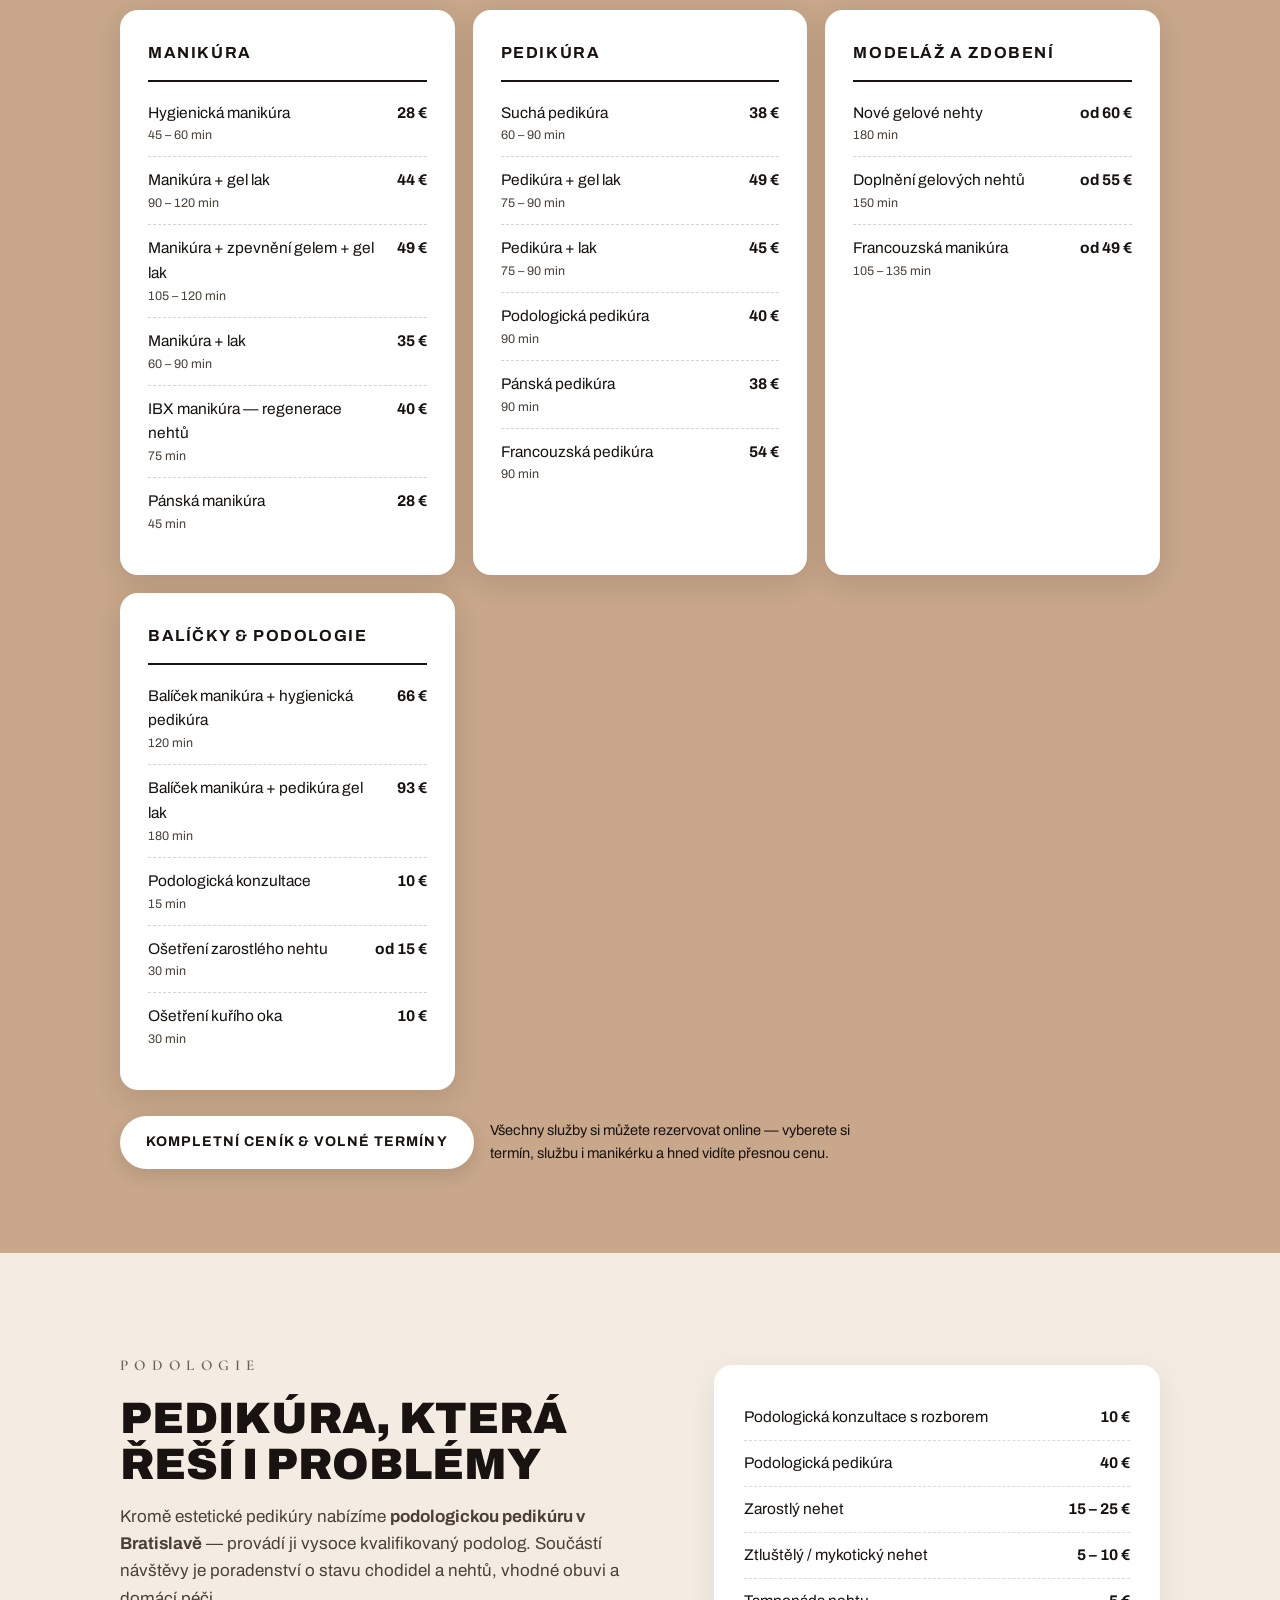
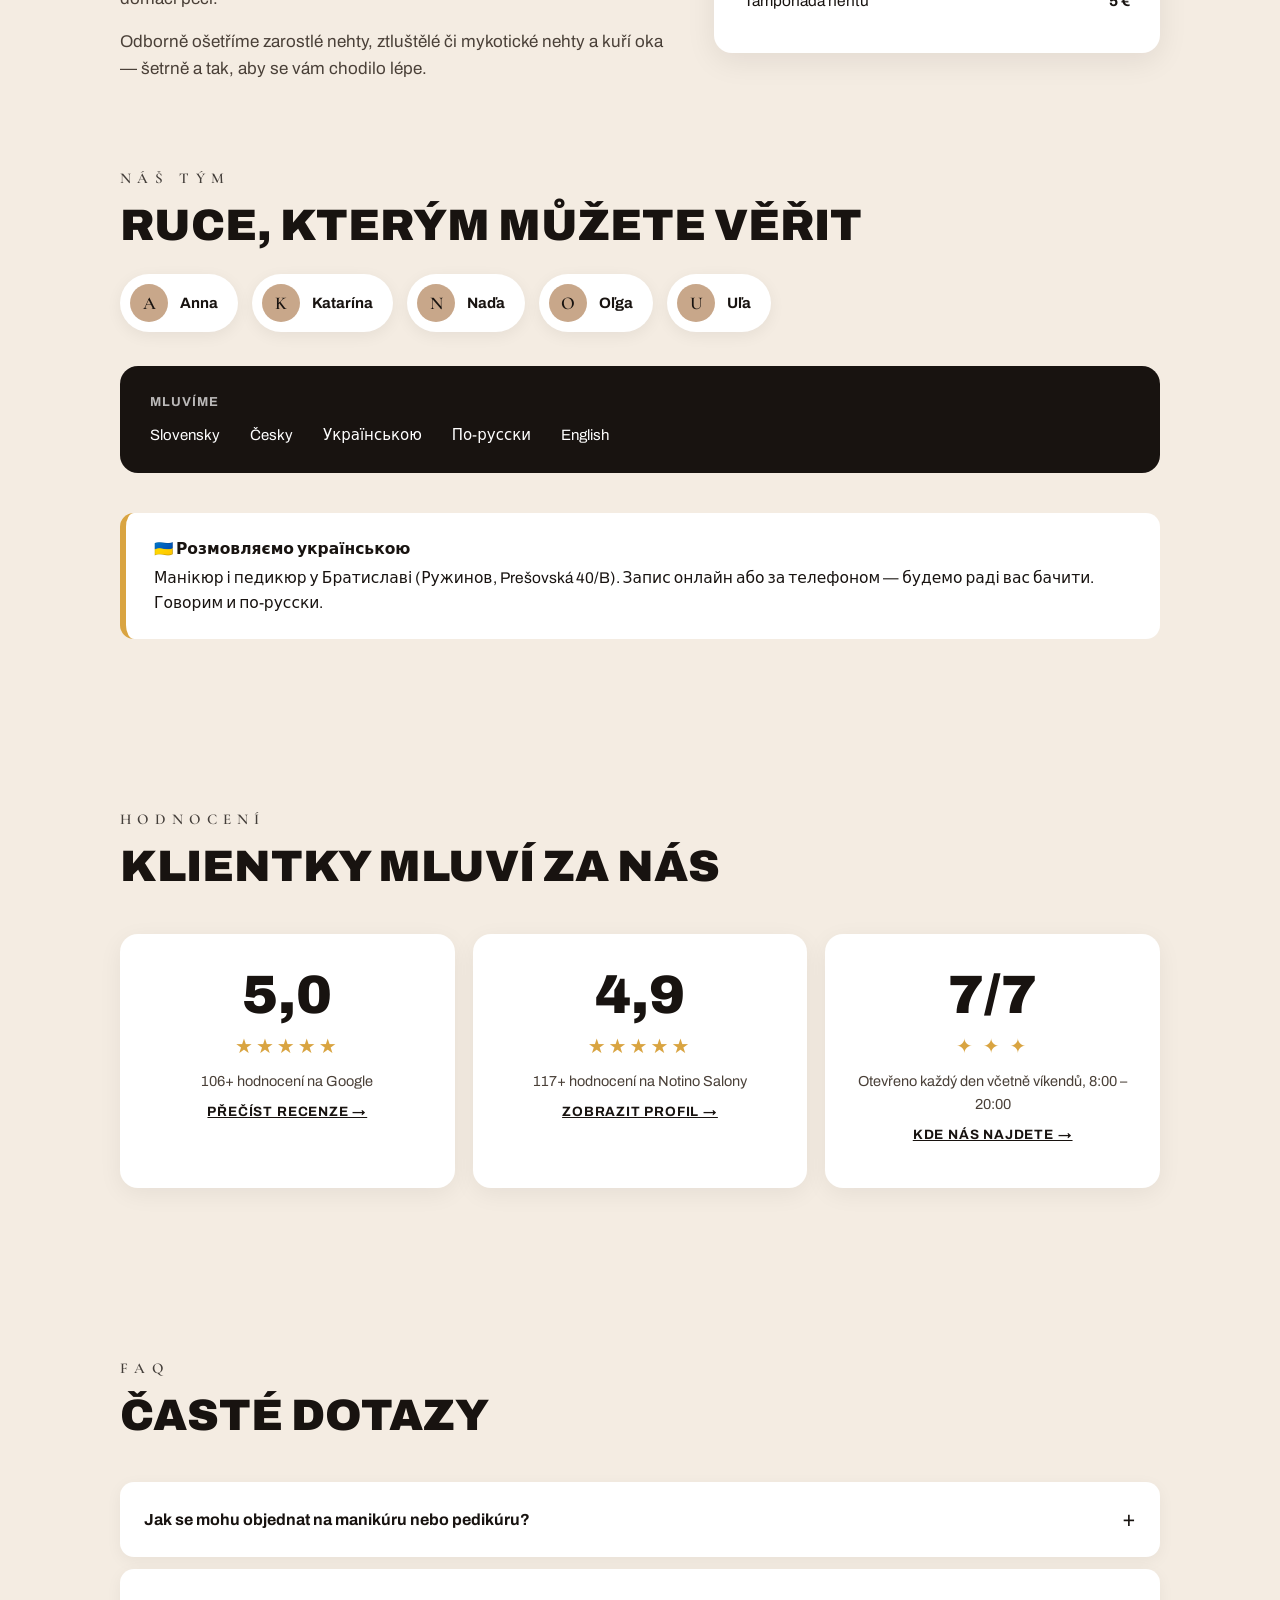
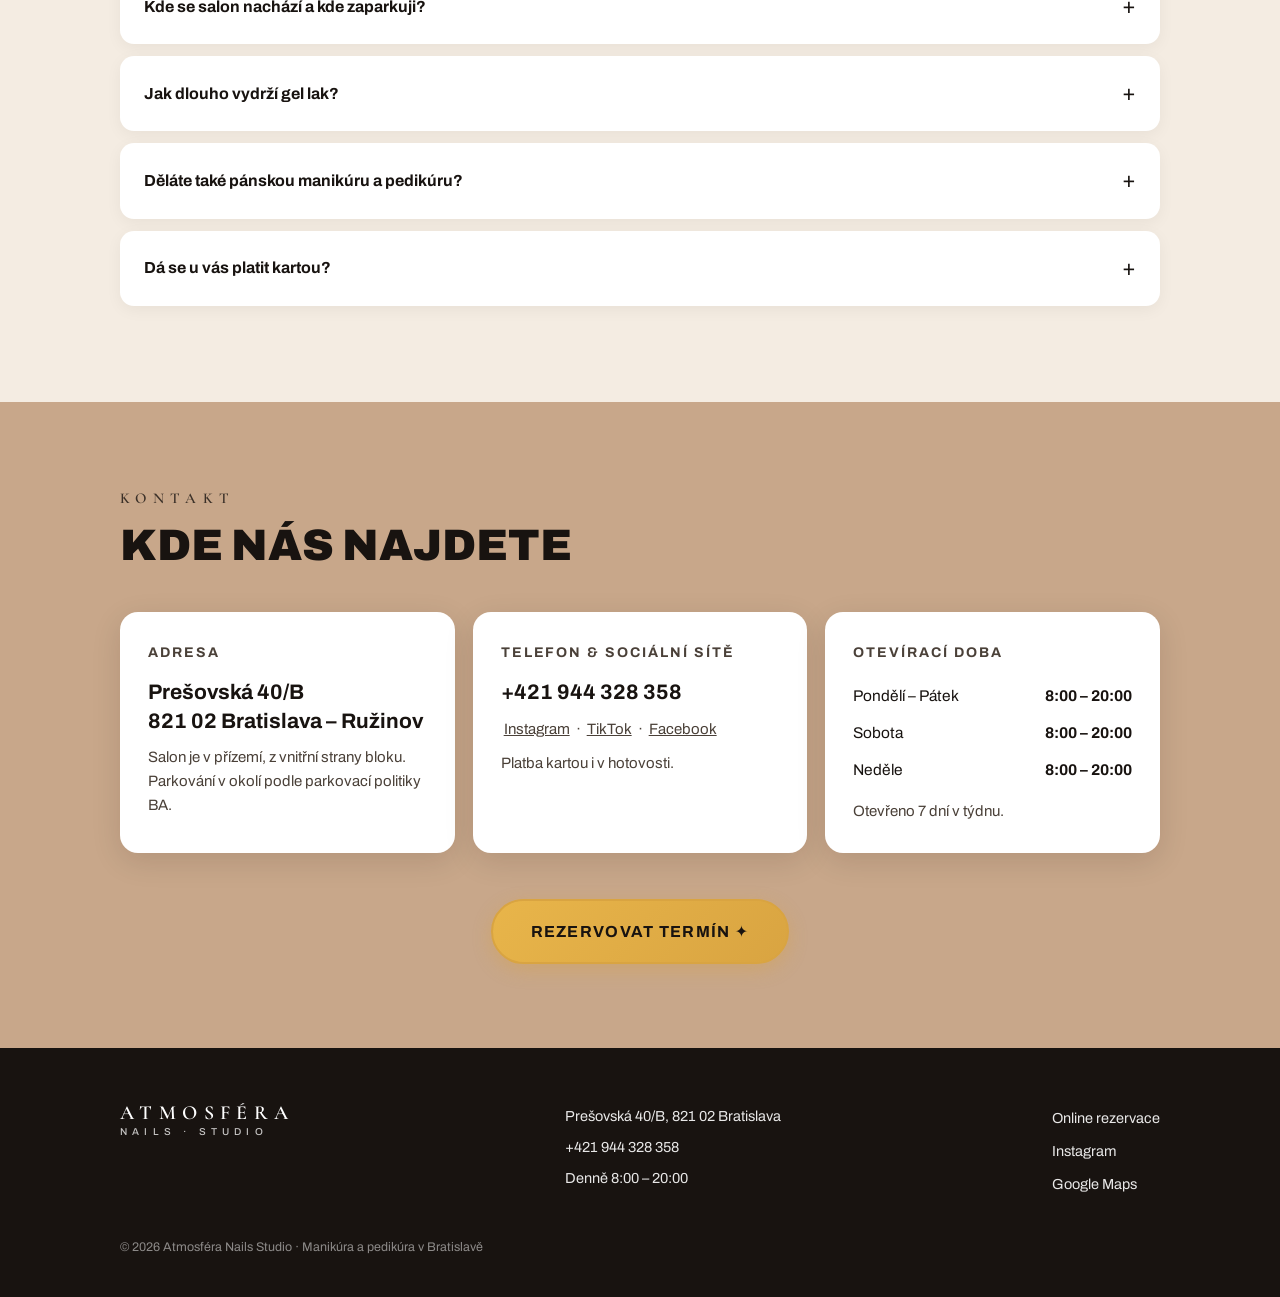
==== commit 42ea6431: "Added resposive conf" ====
--- a/cs/index.html
+++ b/cs/index.html
@@ -117,338 +117,7 @@
 }
 </script>
 
-<style>
-:root{
-  --caramel:#C8A78A;
-  --caramel-deep:#B6916F;
-  --sand:#F4ECE2;
-  --paper:#FFFFFF;
-  --ink:#181310;
-  --ink-soft:#4A4038;
-  --gold:#D9A441;
-  --gold-bright:#E8B54A;
-  --radius:18px;
-  --maxw:1080px;
-}
-*{margin:0;padding:0;box-sizing:border-box}
-html{scroll-behavior:smooth}
-@media (prefers-reduced-motion:reduce){html{scroll-behavior:auto}*,*::before,*::after{animation:none!important;transition:none!important}}
-body{
-  font-family:'Archivo',system-ui,-apple-system,sans-serif;
-  background:var(--sand);
-  color:var(--ink);
-  line-height:1.6;
-  font-size:17px;
-}
-img,svg{display:block}
-a{color:inherit}
-
-.wrap{max-width:var(--maxw);margin:0 auto;padding:0 20px}
-
-/* ---------- brand wordmark ---------- */
-.wordmark{
-  font-family:'Cormorant Garamond',Georgia,serif;
-  font-weight:600;
-  letter-spacing:.32em;
-  text-transform:uppercase;
-  text-decoration:none;
-  line-height:1.1;
-}
-.wordmark small{
-  display:block;
-  font-family:'Archivo',sans-serif;
-  font-weight:500;
-  font-size:.5em;
-  letter-spacing:.52em;
-  opacity:.75;
-  margin-top:2px;
-}
-
-/* ---------- header ---------- */
-header{
-  position:sticky;top:0;z-index:50;
-  background:rgba(244,236,226,.92);
-  backdrop-filter:blur(8px);
-  border-bottom:1px solid rgba(24,19,16,.08);
-}
-.nav{
-  display:flex;align-items:center;justify-content:space-between;
-  height:68px;
-}
-.nav .wordmark{font-size:19px;color:var(--ink)}
-.nav-links{display:flex;gap:26px;align-items:center;list-style:none}
-.nav-links a{
-  text-decoration:none;font-weight:500;font-size:14px;
-  letter-spacing:.06em;text-transform:uppercase;
-  opacity:.85;
-}
-.nav-links a:hover{opacity:1}
-.btn{
-  display:inline-block;
-  background:linear-gradient(135deg,var(--gold-bright) 0%,var(--gold) 100%);
-  color:var(--ink);
-  text-decoration:none;
-  font-weight:700;font-size:14px;
-  letter-spacing:.08em;text-transform:uppercase;
-  padding:13px 24px;border-radius:999px;
-  border:2px solid var(--gold);
-  box-shadow:0 6px 18px rgba(217,164,65,.38);
-  transition:transform .15s ease, box-shadow .15s ease, filter .15s ease;
-}
-.btn:hover{transform:translateY(-2px);filter:brightness(1.06);box-shadow:0 11px 28px rgba(217,164,65,.5)}
-.btn.ghost{background:transparent;color:var(--ink);border-color:var(--ink);box-shadow:none}
-.btn.ghost:hover{filter:none;background:rgba(24,19,16,.06)}
-.btn.light{background:#fff;color:var(--ink);border-color:#fff;box-shadow:0 6px 18px rgba(24,19,16,.12)}
-.menu-toggle{display:none;background:none;border:0;font-size:26px;cursor:pointer;color:var(--ink)}
-
-/* ---------- header language switcher (dropdown) ---------- */
-.lang-pick{position:relative;display:flex}
-.lang-pick summary{
-  list-style:none;cursor:pointer;
-  display:flex;align-items:center;gap:6px;
-  font-weight:700;font-size:13px;letter-spacing:.08em;
-  padding:8px 13px;border-radius:999px;
-  border:1px solid rgba(24,19,16,.18);
-  color:var(--ink);opacity:.85;
-  transition:opacity .15s ease;
-}
-.lang-pick summary::-webkit-details-marker{display:none}
-.lang-pick summary::after{content:"\25BE";font-size:10px;opacity:.7}
-.lang-pick summary:hover{opacity:1}
-.lang-pick[open] summary{opacity:1}
-.lang-menu{
-  position:absolute;top:calc(100% + 10px);right:0;
-  background:var(--paper);
-  border-radius:14px;
-  box-shadow:0 10px 34px rgba(24,19,16,.18);
-  padding:8px;min-width:178px;
-  display:flex;flex-direction:column;gap:2px;
-  z-index:60;
-}
-.lang-menu a{
-  text-decoration:none;font-size:14.5px;font-weight:500;
-  padding:10px 14px;border-radius:9px;
-  color:var(--ink);opacity:.85;
-}
-.lang-menu a:hover{background:var(--sand);opacity:1}
-.lang-menu a[aria-current="page"]{font-weight:700;background:var(--sand);opacity:1}
-
-/* ---------- hero ---------- */
-.hero{
-  background:linear-gradient(160deg,var(--caramel) 0%,var(--caramel-deep) 100%);
-  position:relative;overflow:hidden;
-}
-.hero .wrap{
-  padding-top:84px;padding-bottom:96px;
-  position:relative;z-index:2;
-}
-.eyebrow{
-  font-family:'Cormorant Garamond',Georgia,serif;
-  font-weight:600;font-size:15px;
-  letter-spacing:.42em;text-transform:uppercase;
-  color:var(--ink);opacity:.8;
-  margin-bottom:18px;
-}
-h1{
-  font-weight:900;
-  font-size:clamp(38px,6.4vw,76px);
-  line-height:1.02;
-  text-transform:uppercase;
-  letter-spacing:-.01em;
-  max-width:14ch;
-}
-.hero p.lead{
-  margin-top:24px;max-width:54ch;
-  font-size:18px;color:var(--ink);
-}
-.hero-cta{display:flex;gap:14px;flex-wrap:wrap;margin-top:34px}
-.trust{
-  display:flex;gap:10px 28px;flex-wrap:wrap;
-  margin-top:42px;
-  font-weight:700;font-size:14px;letter-spacing:.04em;text-transform:uppercase;
-}
-.trust span{display:flex;align-items:center;gap:8px}
-.spark{position:absolute;color:var(--gold);z-index:1;pointer-events:none}
-.spark svg{width:100%;height:100%}
-.spark.s1{width:54px;top:13%;right:9%;animation:tw 3.4s ease-in-out infinite}
-.spark.s2{width:30px;top:34%;right:22%;animation:tw 4.2s 1.1s ease-in-out infinite}
-.spark.s3{width:38px;bottom:14%;right:13%;animation:tw 3.8s .6s ease-in-out infinite}
-@keyframes tw{0%,100%{opacity:.55;transform:scale(.92)}50%{opacity:1;transform:scale(1.06)}}
-
-/* ---------- sections ---------- */
-section{padding:84px 0}
-.sec-head{margin-bottom:44px}
-h2{
-  font-weight:900;text-transform:uppercase;
-  font-size:clamp(28px,4vw,44px);line-height:1.05;
-}
-.sec-head .eyebrow{margin-bottom:12px}
-
-/* why cards */
-.cards{display:grid;grid-template-columns:repeat(auto-fit,minmax(230px,1fr));gap:18px}
-.card{
-  background:var(--paper);border-radius:var(--radius);
-  padding:28px 26px;
-  box-shadow:0 6px 24px rgba(24,19,16,.06);
-}
-.card h3{font-size:17px;text-transform:uppercase;letter-spacing:.04em;margin-bottom:10px}
-.card p{font-size:15.5px;color:var(--ink-soft)}
-.card .ic{
-  width:42px;height:42px;border-radius:12px;
-  background:var(--sand);
-  display:flex;align-items:center;justify-content:center;
-  margin-bottom:16px;font-size:20px;
-}
-
-/* ---------- pricing ---------- */
-#cennik{background:var(--caramel)}
-#cennik h2,#cennik .eyebrow{color:var(--ink)}
-.price-grid{display:grid;grid-template-columns:repeat(auto-fit,minmax(300px,1fr));gap:18px}
-.price-card{
-  background:var(--paper);border-radius:var(--radius);
-  padding:30px 28px;
-  box-shadow:0 8px 30px rgba(24,19,16,.12);
-}
-.price-card h3{
-  font-size:16px;text-transform:uppercase;letter-spacing:.1em;
-  padding-bottom:14px;margin-bottom:8px;
-  border-bottom:2px solid var(--ink);
-}
-.price-row{
-  display:flex;align-items:baseline;gap:8px;
-  padding:11px 0;
-  border-bottom:1px dashed rgba(24,19,16,.18);
-  font-size:15.5px;
-}
-.price-row:last-child{border-bottom:0}
-.price-row .nm{flex-shrink:1}
-.price-row .dots{flex:1;border-bottom:1px dotted rgba(24,19,16,.0)}
-.price-row .pr{font-weight:700;white-space:nowrap}
-.price-row .tm{display:block;font-size:12.5px;color:var(--ink-soft);font-weight:400}
-.price-note{margin-top:26px;display:flex;gap:16px;align-items:center;flex-wrap:wrap}
-.price-note p{font-size:14.5px;max-width:46ch}
-
-/* ---------- podology ---------- */
-.split{display:grid;grid-template-columns:1.1fr .9fr;gap:48px;align-items:center}
-.split p{margin-top:16px;color:var(--ink-soft)}
-.bubble{
-  background:var(--paper);border-radius:var(--radius);
-  padding:30px;box-shadow:0 8px 30px rgba(24,19,16,.08);
-  font-size:15.5px;
-}
-.bubble ul{list-style:none}
-.bubble li{padding:10px 0;border-bottom:1px dashed rgba(24,19,16,.15);display:flex;justify-content:space-between;gap:12px}
-.bubble li:last-child{border-bottom:0}
-.bubble li b{white-space:nowrap}
-
-/* ---------- team / languages ---------- */
-.team-row{display:flex;gap:14px;flex-wrap:wrap;margin-top:26px}
-.tm-chip{
-  background:var(--paper);border-radius:999px;
-  padding:10px 20px 10px 10px;
-  display:flex;align-items:center;gap:12px;
-  font-weight:700;font-size:15px;
-  box-shadow:0 4px 16px rgba(24,19,16,.06);
-}
-.tm-chip i{
-  width:38px;height:38px;border-radius:50%;
-  background:var(--caramel);color:var(--ink);
-  display:flex;align-items:center;justify-content:center;
-  font-style:normal;font-family:'Cormorant Garamond',serif;font-weight:600;font-size:18px;
-}
-.langs{
-  margin-top:34px;background:var(--ink);color:#fff;
-  border-radius:var(--radius);padding:26px 30px;
-  display:flex;gap:10px 30px;flex-wrap:wrap;align-items:center;
-  font-size:15px;
-}
-.langs b{text-transform:uppercase;letter-spacing:.08em;font-size:13px;opacity:.7;width:100%}
-
-/* ---------- reviews ---------- */
-#hodnotenia{background:var(--sand)}
-.rate-band{
-  display:grid;grid-template-columns:repeat(auto-fit,minmax(240px,1fr));gap:18px;
-}
-.rate-card{
-  background:var(--paper);border-radius:var(--radius);
-  padding:34px 28px;text-align:center;
-  box-shadow:0 6px 24px rgba(24,19,16,.06);
-}
-.rate-card .num{font-weight:900;font-size:54px;line-height:1}
-.rate-card .stars{color:var(--gold);font-size:20px;letter-spacing:3px;margin:8px 0}
-.rate-card p{font-size:14.5px;color:var(--ink-soft)}
-.rate-card a{font-weight:700;font-size:13.5px;text-transform:uppercase;letter-spacing:.06em}
-
-/* ---------- FAQ ---------- */
-.faq details{
-  background:var(--paper);border-radius:14px;
-  margin-bottom:12px;
-  box-shadow:0 4px 16px rgba(24,19,16,.05);
-  overflow:hidden;
-}
-.faq summary{
-  cursor:pointer;list-style:none;
-  padding:20px 24px;
-  font-weight:700;font-size:16px;
-  display:flex;justify-content:space-between;gap:16px;align-items:center;
-}
-.faq summary::-webkit-details-marker{display:none}
-.faq summary::after{content:"+";font-size:22px;font-weight:400;transition:transform .2s}
-.faq details[open] summary::after{transform:rotate(45deg)}
-.faq .ans{padding:0 24px 22px;color:var(--ink-soft);font-size:15.5px;max-width:70ch}
-
-/* ---------- contact ---------- */
-#kontakt{background:var(--caramel)}
-.contact-grid{display:grid;grid-template-columns:repeat(auto-fit,minmax(280px,1fr));gap:18px}
-.contact-card{background:var(--paper);border-radius:var(--radius);padding:30px 28px;box-shadow:0 8px 30px rgba(24,19,16,.12)}
-.contact-card h3{font-size:14px;text-transform:uppercase;letter-spacing:.14em;margin-bottom:14px;color:var(--ink-soft)}
-.contact-card .big{font-size:21px;font-weight:700;line-height:1.35;text-decoration:none;display:block}
-.contact-card p{font-size:15px;color:var(--ink-soft);margin-top:10px}
-.hours{width:100%;font-size:15.5px;border-collapse:collapse}
-.hours td{padding:6px 0}
-.hours td:last-child{text-align:right;font-weight:700}
-.cta-final{margin-top:46px;text-align:center}
-.cta-final .btn{font-size:16px;padding:18px 38px}
-
-/* ---------- UA note ---------- */
-.ua-note{
-  margin-top:40px;
-  background:var(--paper);
-  border-left:6px solid var(--gold);
-  border-radius:14px;
-  padding:24px 28px;
-  font-size:15.5px;
-}
-.ua-note b{display:block;margin-bottom:4px}
-
-/* ---------- footer ---------- */
-footer{background:var(--ink);color:#fff;padding:54px 0 40px}
-.foot{display:flex;justify-content:space-between;gap:30px;flex-wrap:wrap;align-items:flex-start}
-.foot .wordmark{font-size:20px;color:#fff}
-.foot-col{font-size:14.5px;line-height:2;opacity:.9}
-.foot-col a{text-decoration:none}
-.foot-col a:hover{text-decoration:underline}
-.copy{margin-top:36px;font-size:12.5px;opacity:.5}
-
-/* ---------- responsive ---------- */
-@media(max-width:860px){
-  .split{grid-template-columns:1fr}
-  .nav-links{
-    display:none;
-    position:absolute;top:68px;left:0;right:0;
-    background:var(--sand);
-    flex-direction:column;gap:0;
-    padding:10px 20px 24px;
-    border-bottom:1px solid rgba(24,19,16,.1);
-  }
-  .nav-links.open{display:flex}
-  .nav-links li{width:100%}
-  .nav-links a{display:block;padding:13px 0;font-size:16px}
-  .menu-toggle{display:block}
-  section{padding:64px 0}
-  .hero .wrap{padding-top:60px;padding-bottom:72px}
-}
-</style>
+<link rel="stylesheet" href="../styles.css">
 </head>
 <body>
 
@@ -763,22 +432,10 @@
   </div>
 </footer>
 
-<script>
-document.getElementById('yr').textContent = new Date().getFullYear();
-const t = document.getElementById('menuToggle');
-const n = document.getElementById('navLinks');
-t.addEventListener('click', () => {
-  const open = n.classList.toggle('open');
-  t.setAttribute('aria-expanded', open);
-});
-n.addEventListener('click', e => {
-  if (e.target.tagName === 'A') { n.classList.remove('open'); t.setAttribute('aria-expanded','false'); }
-});
-document.addEventListener('click', e => {
-  const lp = document.querySelector('.lang-pick');
-  if (lp && lp.open && !lp.contains(e.target)) lp.removeAttribute('open');
-});
-</script>
+<script src="../app.js" defer></script>
+<div class="book-bar">
+  <a class="btn" href="https://www.notino.sk/salony/atmosfera-nails-studio/" target="_blank" rel="noopener">Rezervovat termín</a>
+</div>
 
 </body>
 </html>
--- a/styles.css
+++ b/styles.css
@@ -0,0 +1,402 @@
+/* ===================================================================
+   Atmosféra Nails Studio — shared stylesheet
+   Used identically by /, /cs/, /de/, /uk/, /ru/, /en/
+   Fluid (clamp + auto-fit grids), mobile-safe down to 320px,
+   capped & full-bleed on ultra-wide/4K, cross-browser hardened.
+   =================================================================== */
+
+:root{
+  --caramel:#C8A78A;
+  --caramel-deep:#B6916F;
+  --sand:#F4ECE2;
+  --paper:#FFFFFF;
+  --ink:#181310;
+  --ink-soft:#4A4038;
+  --gold:#D9A441;
+  --gold-bright:#E8B54A;
+  --radius:18px;
+  --maxw:1080px;
+}
+
+/* ---------- reset / base ---------- */
+*{margin:0;padding:0;box-sizing:border-box;-webkit-tap-highlight-color:rgba(24,19,16,.12)}
+html{
+  scroll-behavior:smooth;
+  -webkit-text-size-adjust:100%;   /* stop iOS landscape font inflation */
+  text-size-adjust:100%;
+}
+@media (prefers-reduced-motion:reduce){html{scroll-behavior:auto}*,*::before,*::after{animation:none!important;transition:none!important}}
+body{
+  font-family:'Archivo',system-ui,-apple-system,sans-serif;
+  background:var(--sand);
+  color:var(--ink);
+  line-height:1.6;
+  font-size:17px;
+  overflow-wrap:break-word;        /* never let a long word force overflow */
+  word-wrap:break-word;
+}
+img,svg,video{display:block;max-width:100%;height:auto}
+a{color:inherit}
+button{font:inherit;color:inherit}
+/* normalize tappable controls across engines */
+.btn,button,summary{-webkit-appearance:none;appearance:none}
+/* keyboard accessibility */
+a:focus-visible,button:focus-visible,summary:focus-visible{outline:2px solid var(--ink);outline-offset:3px;border-radius:4px}
+
+.wrap{max-width:var(--maxw);margin:0 auto;padding:0 20px}
+/* respect notch / safe areas in landscape (graceful fallback if unsupported) */
+@supports(padding:max(0px)){
+  .wrap{padding-left:max(20px,env(safe-area-inset-left));padding-right:max(20px,env(safe-area-inset-right))}
+}
+
+/* ---------- brand wordmark ---------- */
+.wordmark{
+  font-family:'Cormorant Garamond',Georgia,serif;
+  font-weight:600;
+  letter-spacing:.32em;
+  text-transform:uppercase;
+  text-decoration:none;
+  line-height:1.1;
+}
+.wordmark small{
+  display:block;
+  font-family:'Archivo',sans-serif;
+  font-weight:500;
+  font-size:.5em;
+  letter-spacing:.52em;
+  opacity:.75;
+  margin-top:2px;
+}
+
+/* ---------- header ---------- */
+header{
+  position:sticky;top:0;z-index:50;
+  background:rgba(244,236,226,.92);
+  -webkit-backdrop-filter:blur(8px);   /* Safari / iOS */
+  backdrop-filter:blur(8px);
+  border-bottom:1px solid rgba(24,19,16,.08);
+}
+.nav{
+  display:flex;align-items:center;justify-content:space-between;
+  gap:10px;
+  height:68px;
+}
+.nav .wordmark{font-size:19px;color:var(--ink)}
+.nav-links{display:flex;gap:26px;align-items:center;list-style:none}
+.nav-links a{
+  text-decoration:none;font-weight:500;font-size:14px;
+  letter-spacing:.06em;text-transform:uppercase;
+  opacity:.85;
+}
+.nav-links a:hover{opacity:1}
+.btn{
+  display:inline-block;
+  background:linear-gradient(135deg,var(--gold-bright) 0%,var(--gold) 100%);
+  color:var(--ink);
+  text-decoration:none;
+  font-weight:700;font-size:14px;
+  letter-spacing:.08em;text-transform:uppercase;
+  padding:13px 24px;border-radius:999px;
+  border:2px solid var(--gold);
+  box-shadow:0 6px 18px rgba(217,164,65,.38);
+  transition:transform .15s ease, box-shadow .15s ease, filter .15s ease;
+  cursor:pointer;
+}
+.btn:hover{transform:translateY(-2px);filter:brightness(1.06);box-shadow:0 11px 28px rgba(217,164,65,.5)}
+.btn.ghost{background:transparent;color:var(--ink);border-color:var(--ink);box-shadow:none}
+.btn.ghost:hover{filter:none;background:rgba(24,19,16,.06)}
+.btn.light{background:#fff;color:var(--ink);border-color:#fff;box-shadow:0 6px 18px rgba(24,19,16,.12)}
+.menu-toggle{
+  display:none;background:none;border:0;cursor:pointer;color:var(--ink);
+  width:44px;height:44px;font-size:26px;line-height:1;
+  align-items:center;justify-content:center;
+}
+
+/* ---------- header language switcher (dropdown) ---------- */
+.lang-pick{position:relative;display:flex}
+.lang-pick summary{
+  list-style:none;cursor:pointer;
+  display:flex;align-items:center;gap:6px;
+  font-weight:700;font-size:13px;letter-spacing:.08em;
+  min-height:40px;
+  padding:8px 13px;border-radius:999px;
+  border:1px solid rgba(24,19,16,.18);
+  color:var(--ink);opacity:.85;
+  transition:opacity .15s ease;
+}
+.lang-pick summary::-webkit-details-marker{display:none}
+.lang-pick summary::after{content:"\25BE";font-size:10px;opacity:.7}
+.lang-pick summary:hover{opacity:1}
+.lang-pick[open] summary{opacity:1}
+.lang-menu{
+  position:absolute;top:calc(100% + 10px);right:0;
+  background:var(--paper);
+  border-radius:14px;
+  box-shadow:0 10px 34px rgba(24,19,16,.18);
+  padding:8px;min-width:178px;
+  display:flex;flex-direction:column;gap:2px;
+  z-index:60;
+}
+.lang-menu a{
+  text-decoration:none;font-size:14.5px;font-weight:500;
+  padding:11px 14px;border-radius:9px;   /* ≥44px tap target */
+  color:var(--ink);opacity:.85;
+}
+.lang-menu a:hover{background:var(--sand);opacity:1}
+.lang-menu a[aria-current="page"]{font-weight:700;background:var(--sand);opacity:1}
+
+/* ---------- hero ---------- */
+.hero{
+  background:linear-gradient(160deg,var(--caramel) 0%,var(--caramel-deep) 100%);
+  position:relative;overflow:hidden;
+}
+.hero .wrap{
+  padding-top:clamp(60px,8vw,84px);
+  padding-bottom:clamp(72px,9vw,96px);
+  position:relative;z-index:2;
+}
+.eyebrow{
+  font-family:'Cormorant Garamond',Georgia,serif;
+  font-weight:600;font-size:15px;
+  letter-spacing:.42em;text-transform:uppercase;
+  color:var(--ink);opacity:.8;
+  margin-bottom:18px;
+}
+h1{
+  font-weight:900;
+  font-size:clamp(34px,6.4vw,76px);
+  line-height:1.02;
+  text-transform:uppercase;
+  letter-spacing:-.01em;
+  max-width:16ch;
+}
+.hero p.lead{
+  margin-top:24px;max-width:54ch;
+  font-size:clamp(16px,1.4vw,18px);color:var(--ink);
+}
+.hero-cta{display:flex;gap:14px;flex-wrap:wrap;margin-top:34px}
+.trust{
+  display:flex;gap:10px 28px;flex-wrap:wrap;
+  margin-top:42px;
+  font-weight:700;font-size:14px;letter-spacing:.04em;text-transform:uppercase;
+}
+.trust span{display:flex;align-items:center;gap:8px}
+.spark{position:absolute;color:var(--gold);z-index:1;pointer-events:none}
+.spark svg{width:100%;height:100%}
+.spark.s1{width:54px;top:13%;right:9%;animation:tw 3.4s ease-in-out infinite}
+.spark.s2{width:30px;top:34%;right:22%;animation:tw 4.2s 1.1s ease-in-out infinite}
+.spark.s3{width:38px;bottom:14%;right:13%;animation:tw 3.8s .6s ease-in-out infinite}
+@keyframes tw{0%,100%{opacity:.55;transform:scale(.92)}50%{opacity:1;transform:scale(1.06)}}
+
+/* ---------- sections ---------- */
+section{padding:clamp(56px,8vw,84px) 0}
+.sec-head{margin-bottom:clamp(30px,4vw,44px)}
+h2{
+  font-weight:900;text-transform:uppercase;
+  font-size:clamp(26px,4vw,44px);line-height:1.05;
+}
+.sec-head .eyebrow{margin-bottom:12px}
+
+/* why cards */
+.cards{display:grid;grid-template-columns:repeat(auto-fit,minmax(min(230px,100%),1fr));gap:18px}
+.card{
+  background:var(--paper);border-radius:var(--radius);
+  padding:28px 26px;
+  box-shadow:0 6px 24px rgba(24,19,16,.06);
+}
+.card h3{font-size:17px;text-transform:uppercase;letter-spacing:.04em;margin-bottom:10px}
+.card p{font-size:15.5px;color:var(--ink-soft)}
+.card .ic{
+  width:42px;height:42px;border-radius:12px;
+  background:var(--sand);
+  display:flex;align-items:center;justify-content:center;
+  margin-bottom:16px;font-size:20px;
+}
+
+/* ---------- pricing ---------- */
+#cennik{background:var(--caramel)}
+#cennik h2,#cennik .eyebrow{color:var(--ink)}
+.price-grid{display:grid;grid-template-columns:repeat(auto-fit,minmax(min(300px,100%),1fr));gap:18px}
+.price-card{
+  background:var(--paper);border-radius:var(--radius);
+  padding:30px 28px;
+  box-shadow:0 8px 30px rgba(24,19,16,.12);
+}
+.price-card h3{
+  font-size:16px;text-transform:uppercase;letter-spacing:.1em;
+  padding-bottom:14px;margin-bottom:8px;
+  border-bottom:2px solid var(--ink);
+}
+.price-row{
+  display:flex;align-items:baseline;gap:8px;
+  padding:11px 0;
+  border-bottom:1px dashed rgba(24,19,16,.18);
+  font-size:15.5px;
+}
+.price-row:last-child{border-bottom:0}
+.price-row .nm{flex-shrink:1;min-width:0}
+.price-row .dots{flex:1;border-bottom:1px dotted rgba(24,19,16,.0)}
+.price-row .pr{font-weight:700;white-space:nowrap}
+.price-row .tm{display:block;font-size:12.5px;color:var(--ink-soft);font-weight:400}
+.price-note{margin-top:26px;display:flex;gap:16px;align-items:center;flex-wrap:wrap}
+.price-note p{font-size:14.5px;max-width:46ch}
+
+/* ---------- podology ---------- */
+.split{display:grid;grid-template-columns:1.1fr .9fr;gap:48px;align-items:center}
+.split p{margin-top:16px;color:var(--ink-soft)}
+.bubble{
+  background:var(--paper);border-radius:var(--radius);
+  padding:30px;box-shadow:0 8px 30px rgba(24,19,16,.08);
+  font-size:15.5px;
+}
+.bubble ul{list-style:none}
+.bubble li{padding:10px 0;border-bottom:1px dashed rgba(24,19,16,.15);display:flex;justify-content:space-between;gap:12px}
+.bubble li:last-child{border-bottom:0}
+.bubble li b{white-space:nowrap}
+
+/* ---------- team / languages ---------- */
+.team-row{display:flex;gap:14px;flex-wrap:wrap;margin-top:26px}
+.tm-chip{
+  background:var(--paper);border-radius:999px;
+  padding:10px 20px 10px 10px;
+  display:flex;align-items:center;gap:12px;
+  font-weight:700;font-size:15px;
+  box-shadow:0 4px 16px rgba(24,19,16,.06);
+}
+.tm-chip i{
+  width:38px;height:38px;border-radius:50%;
+  background:var(--caramel);color:var(--ink);
+  display:flex;align-items:center;justify-content:center;
+  font-style:normal;font-family:'Cormorant Garamond',serif;font-weight:600;font-size:18px;
+}
+.langs{
+  margin-top:34px;background:var(--ink);color:#fff;
+  border-radius:var(--radius);padding:26px 30px;
+  display:flex;gap:10px 30px;flex-wrap:wrap;align-items:center;
+  font-size:15px;
+}
+.langs b{text-transform:uppercase;letter-spacing:.08em;font-size:13px;opacity:.7;width:100%}
+
+/* ---------- reviews ---------- */
+#hodnotenia{background:var(--sand)}
+.rate-band{
+  display:grid;grid-template-columns:repeat(auto-fit,minmax(min(240px,100%),1fr));gap:18px;
+}
+.rate-card{
+  background:var(--paper);border-radius:var(--radius);
+  padding:34px 28px;text-align:center;
+  box-shadow:0 6px 24px rgba(24,19,16,.06);
+}
+.rate-card .num{font-weight:900;font-size:54px;line-height:1}
+.rate-card .stars{color:var(--gold);font-size:20px;letter-spacing:3px;margin:8px 0}
+.rate-card p{font-size:14.5px;color:var(--ink-soft)}
+.rate-card a{display:inline-block;padding:8px 4px;font-weight:700;font-size:13.5px;text-transform:uppercase;letter-spacing:.06em}
+
+/* ---------- FAQ ---------- */
+.faq details{
+  background:var(--paper);border-radius:14px;
+  margin-bottom:12px;
+  box-shadow:0 4px 16px rgba(24,19,16,.05);
+  overflow:hidden;
+}
+.faq summary{
+  cursor:pointer;list-style:none;
+  padding:20px 24px;
+  font-weight:700;font-size:16px;
+  display:flex;justify-content:space-between;gap:16px;align-items:center;
+}
+.faq summary::-webkit-details-marker{display:none}
+.faq summary::after{content:"+";font-size:22px;font-weight:400;transition:transform .2s}
+.faq details[open] summary::after{transform:rotate(45deg)}
+.faq .ans{padding:0 24px 22px;color:var(--ink-soft);font-size:15.5px;max-width:70ch}
+
+/* ---------- contact ---------- */
+#kontakt{background:var(--caramel)}
+.contact-grid{display:grid;grid-template-columns:repeat(auto-fit,minmax(min(280px,100%),1fr));gap:18px}
+.contact-card{background:var(--paper);border-radius:var(--radius);padding:30px 28px;box-shadow:0 8px 30px rgba(24,19,16,.12)}
+.contact-card h3{font-size:14px;text-transform:uppercase;letter-spacing:.14em;margin-bottom:14px;color:var(--ink-soft)}
+.contact-card .big{font-size:21px;font-weight:700;line-height:1.35;text-decoration:none;display:block}
+.contact-card p{font-size:15px;color:var(--ink-soft);margin-top:10px}
+.contact-card p a{display:inline-block;padding:6px 3px;margin:-6px 0}  /* enlarge inline social tap area */
+.hours{width:100%;font-size:15.5px;border-collapse:collapse}
+.hours td{padding:6px 0}
+.hours td:last-child{text-align:right;font-weight:700}
+.cta-final{margin-top:46px;text-align:center}
+.cta-final .btn{font-size:16px;padding:18px 38px}
+
+/* ---------- UA note ---------- */
+.ua-note{
+  margin-top:40px;
+  background:var(--paper);
+  border-left:6px solid var(--gold);
+  border-radius:14px;
+  padding:24px 28px;
+  font-size:15.5px;
+}
+.ua-note b{display:block;margin-bottom:4px}
+
+/* ---------- footer ---------- */
+footer{background:var(--ink);color:#fff;padding:54px 0 40px}
+.foot{display:flex;justify-content:space-between;gap:30px;flex-wrap:wrap;align-items:flex-start}
+.foot .wordmark{font-size:20px;color:#fff}
+.foot-col{font-size:14.5px;line-height:2;opacity:.9}
+.foot-col a{text-decoration:none;display:inline-block;padding:2px 0}
+.foot-col a:hover{text-decoration:underline}
+.copy{margin-top:36px;font-size:12.5px;opacity:.5}
+
+/* ---------- sticky mobile booking CTA ---------- */
+.book-bar{
+  display:none;                       /* shown only on mobile (below) */
+  position:fixed;left:0;right:0;bottom:0;z-index:55;
+  padding:10px 14px;
+  background:rgba(244,236,226,.95);
+  -webkit-backdrop-filter:blur(8px);
+  backdrop-filter:blur(8px);
+  border-top:1px solid rgba(24,19,16,.1);
+}
+.book-bar .btn{display:flex;width:100%;align-items:center;justify-content:center;min-height:52px;font-size:15px}
+
+/* ===================================================================
+   RESPONSIVE BREAKPOINTS  (fluid-first; these only flip layout/visibility)
+   =================================================================== */
+
+/* ---- phones & small tablets: collapse nav, show hamburger + sticky CTA ---- */
+@media(max-width:860px){
+  .split{grid-template-columns:1fr}
+  .nav-links{
+    display:none;
+    position:absolute;top:68px;left:0;right:0;
+    background:var(--sand);
+    flex-direction:column;gap:0;
+    padding:10px 20px 24px;
+    border-bottom:1px solid rgba(24,19,16,.1);
+  }
+  .nav-links.open{display:flex}
+  .nav-links li{width:100%}
+  .nav-links a{display:block;padding:14px 0;font-size:16px}   /* ≥44px row */
+  .menu-toggle{display:flex}
+  .nav .btn{display:none}             /* declutter header; booking lives in sticky bar + hero */
+  .book-bar{display:block}
+  body{
+    padding-bottom:76px;                                  /* fallback */
+    padding-bottom:calc(76px + env(safe-area-inset-bottom));
+  }
+}
+.book-bar{padding-bottom:10px}                            /* fallback */
+.book-bar{padding-bottom:calc(10px + env(safe-area-inset-bottom))}
+
+/* ---- very small phones (≤480 / 320px): tighten padding so nothing crowds ---- */
+@media(max-width:480px){
+  .card{padding:24px 20px}
+  .price-card{padding:24px 20px}
+  .contact-card{padding:26px 22px}
+  .bubble{padding:24px 20px}
+  .langs{padding:22px 22px}
+  .ua-note{padding:20px 20px}
+  .rate-card .num{font-size:46px}
+}
+
+/* ---- ultra-wide / 4K: let the centered column breathe a little (≤1920 unchanged) ---- */
+@media(min-width:2200px){
+  :root{--maxw:1280px}
+}
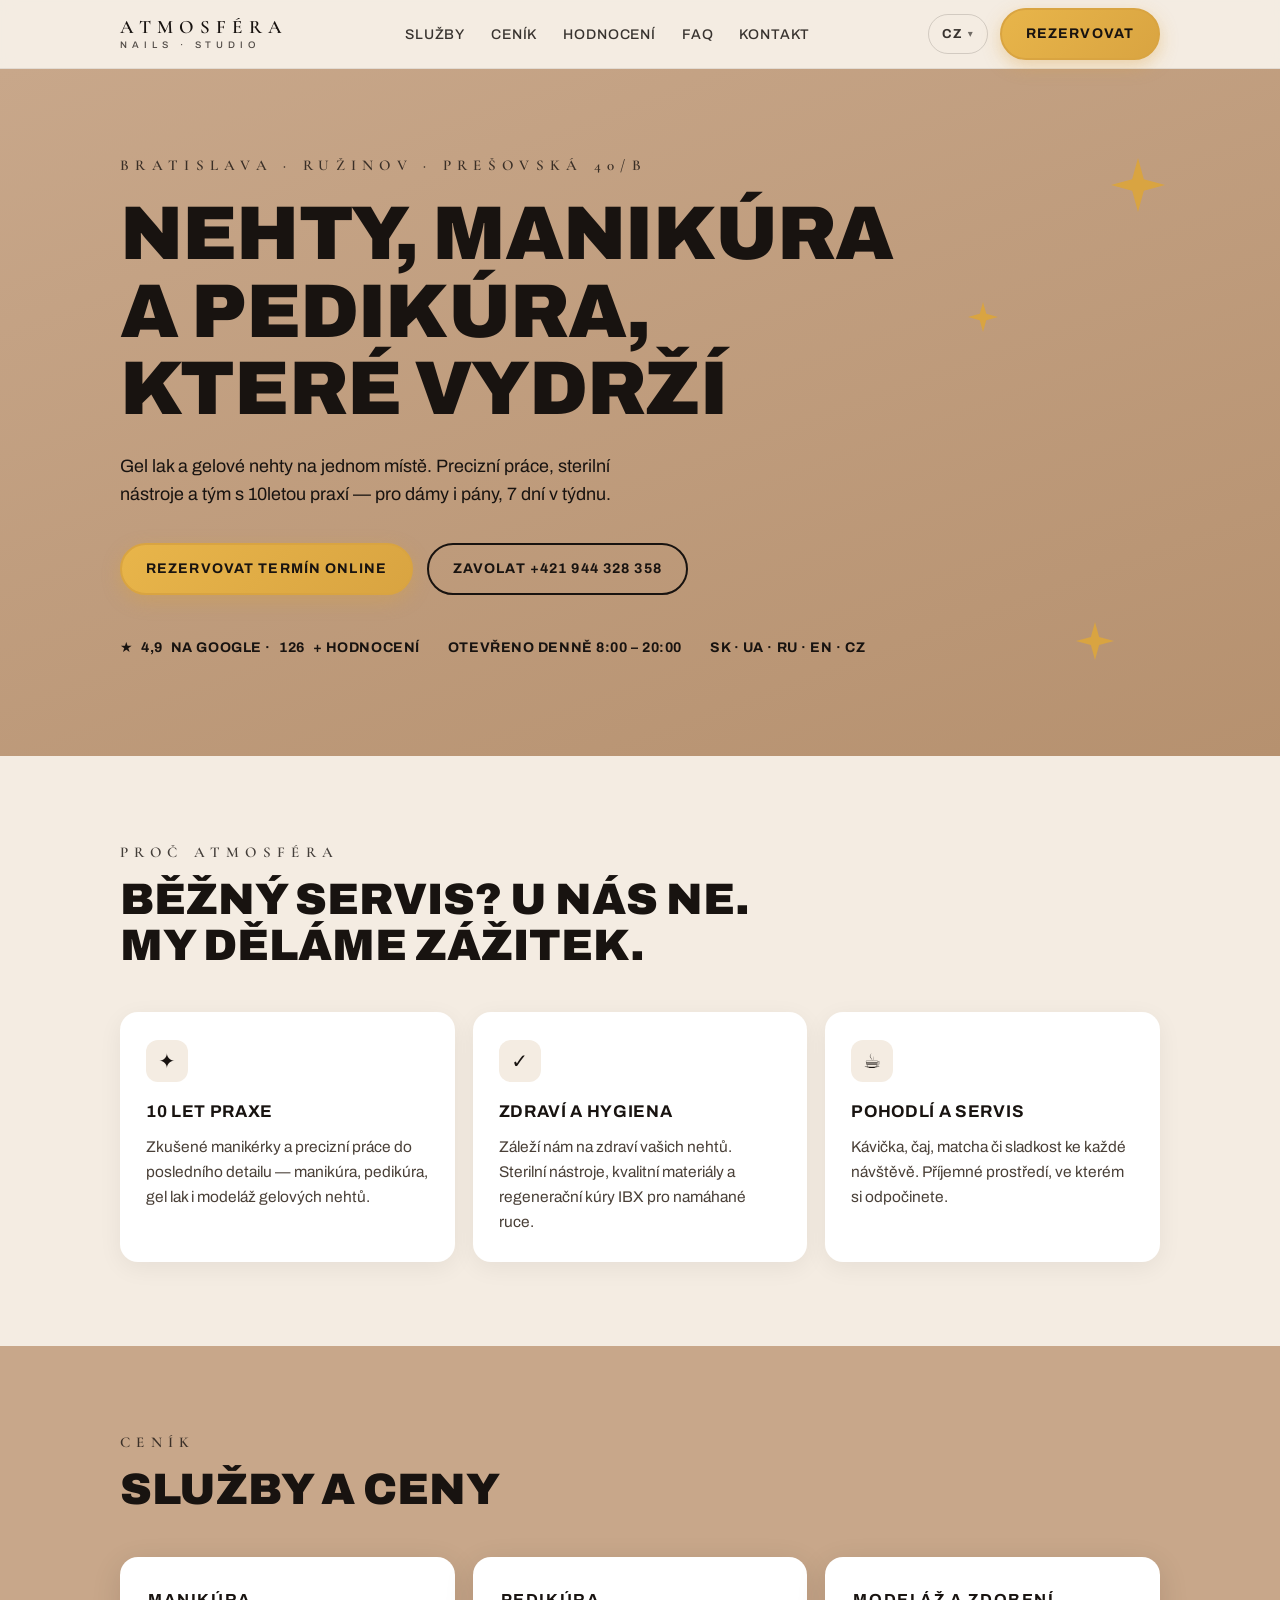
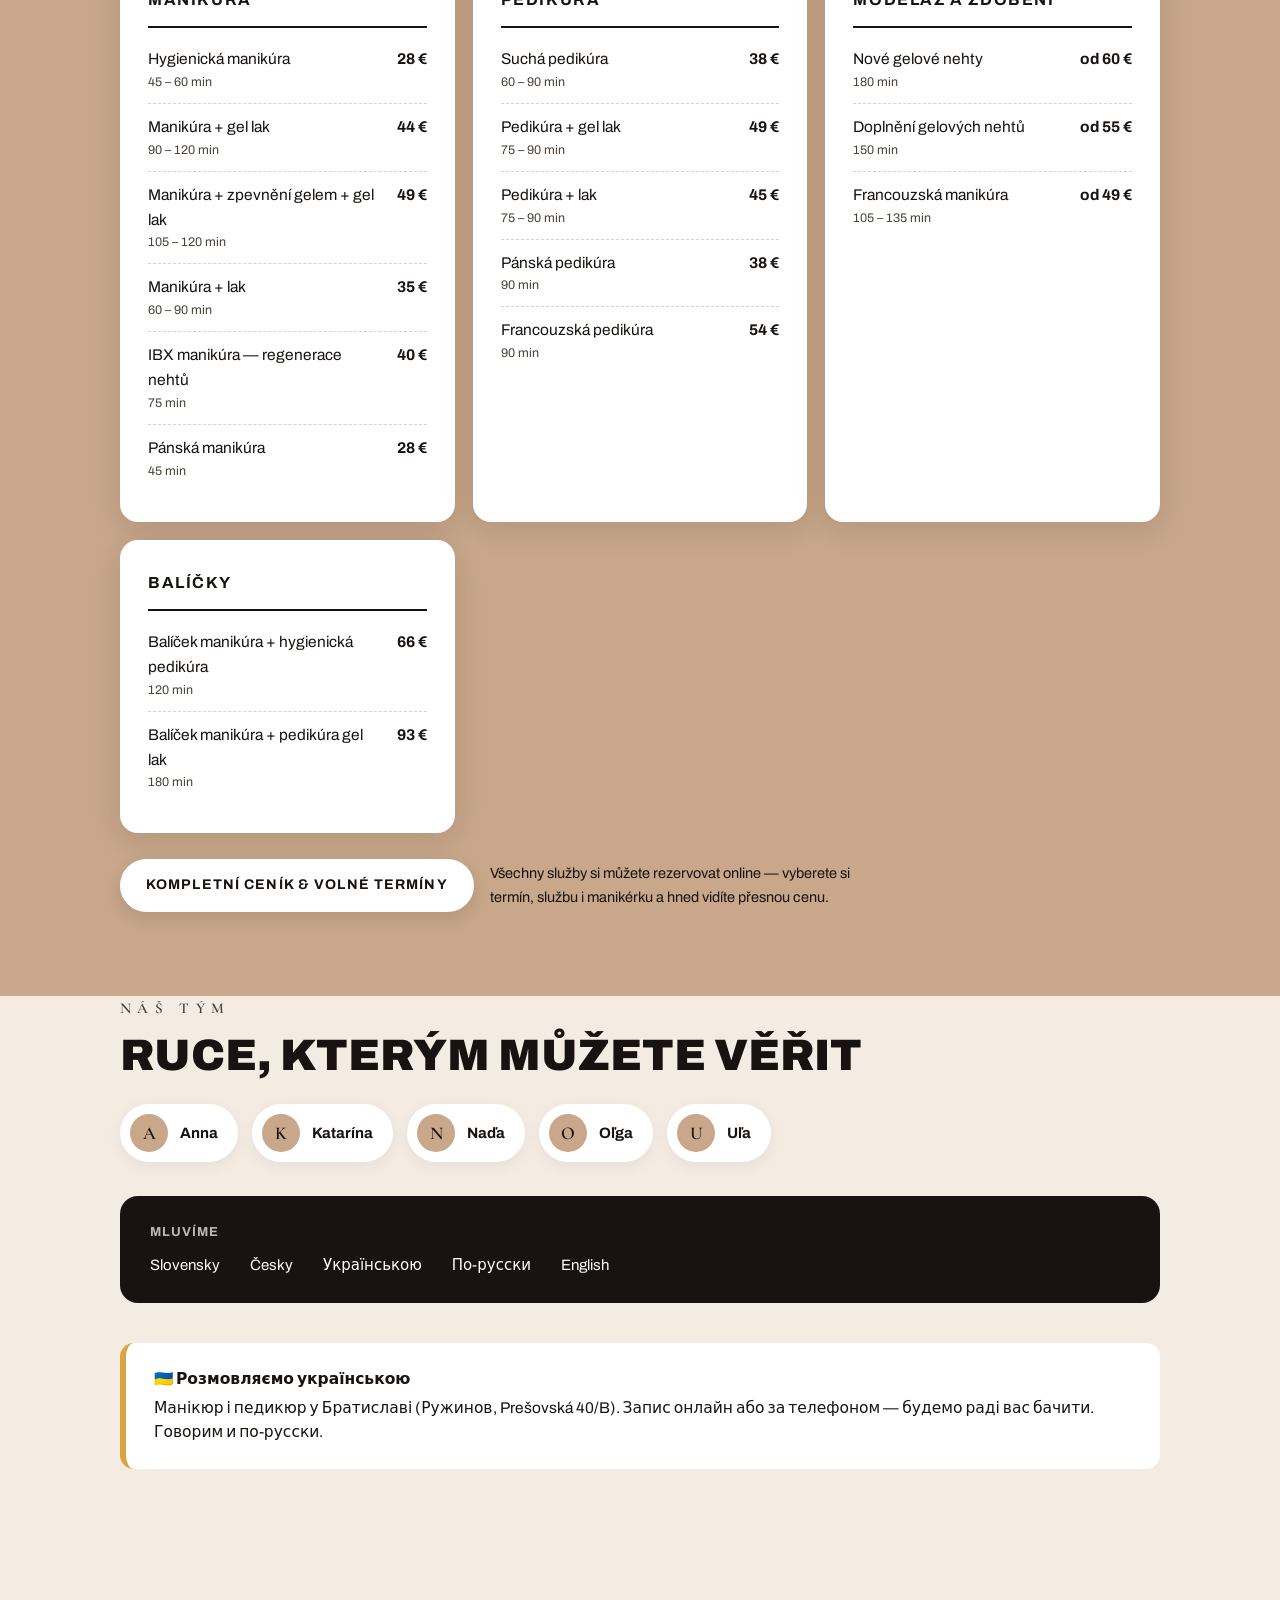
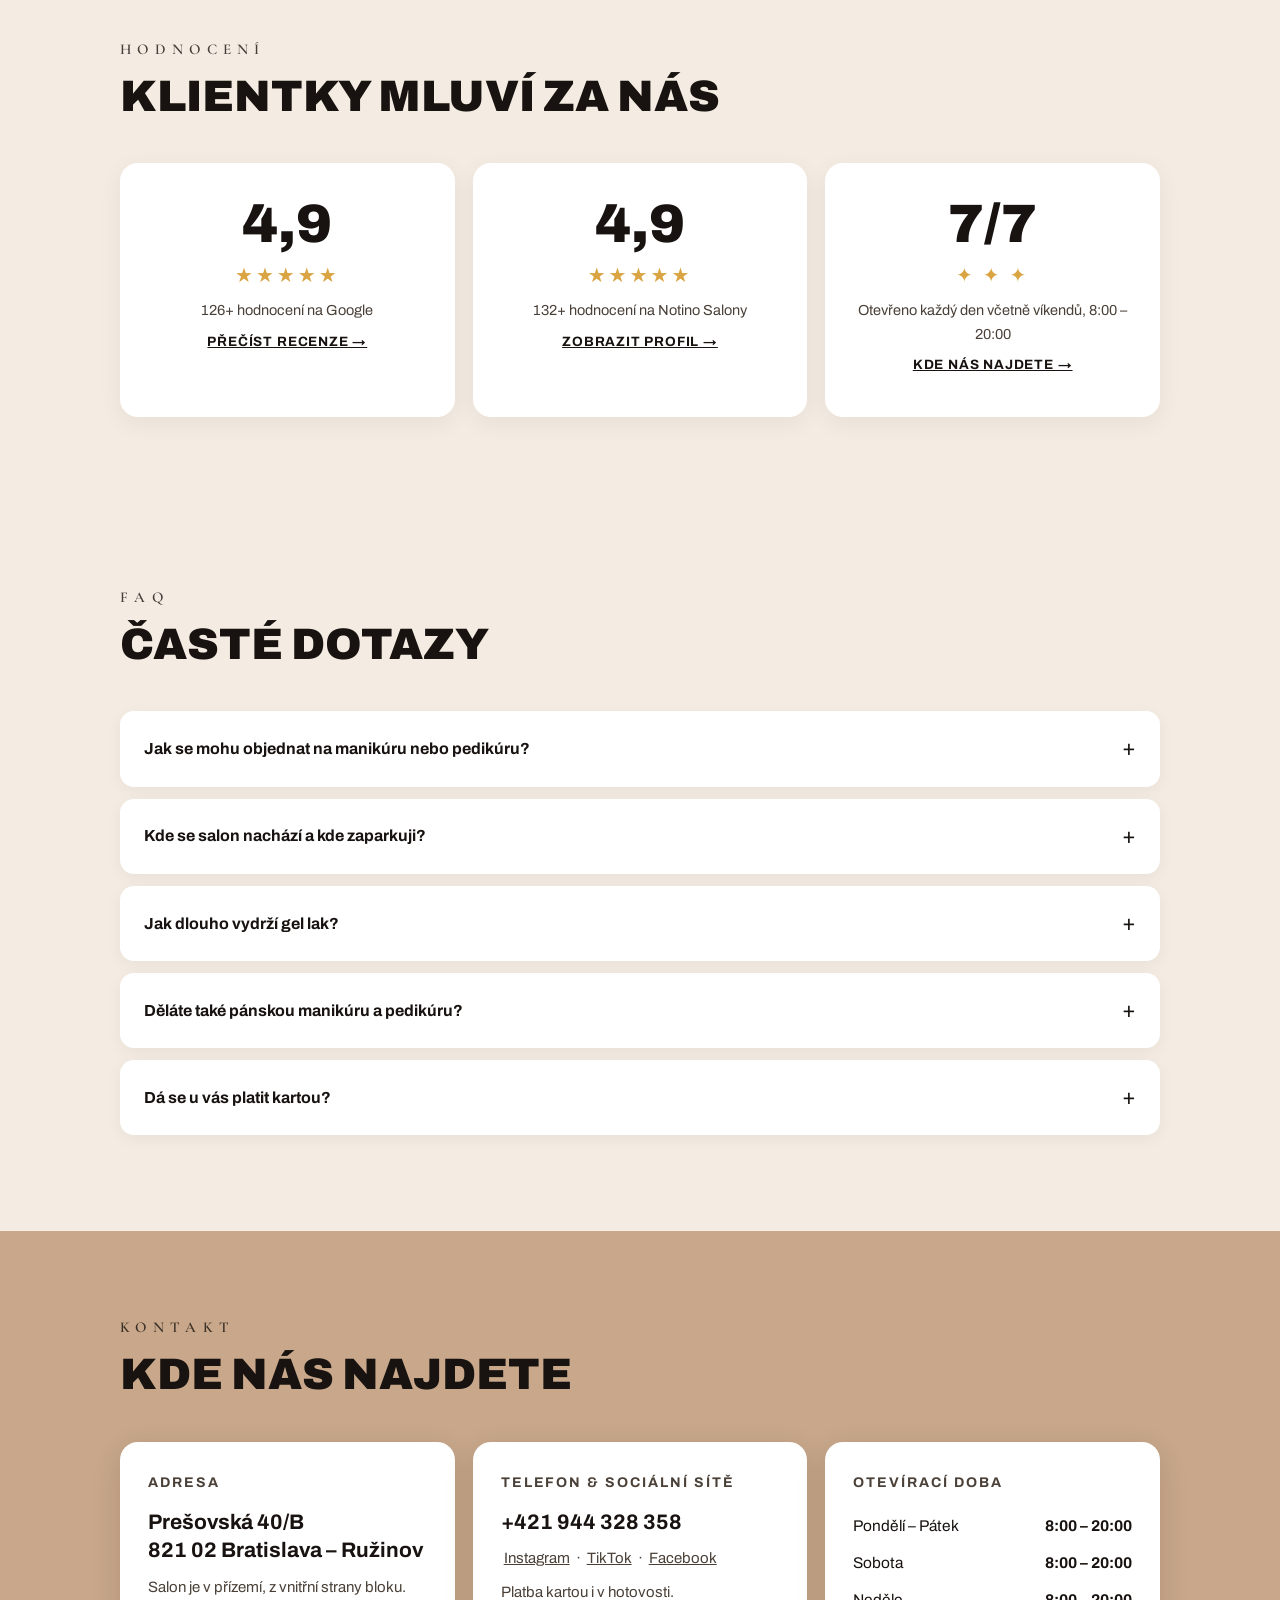
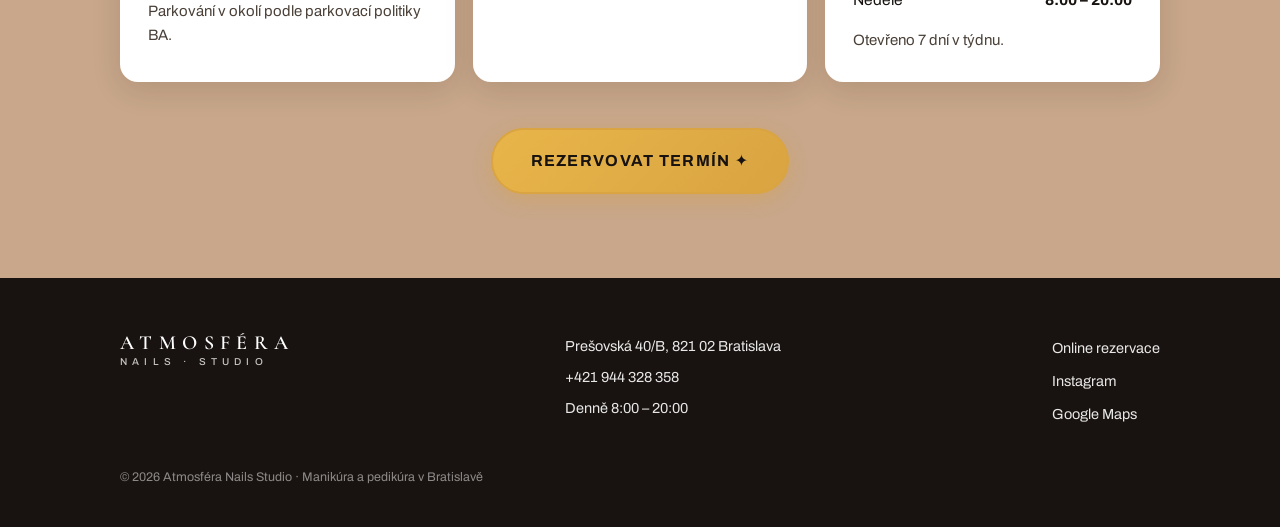
==== commit 161f511a: "Remove podology, close SEO gaps, make ratings data-driven Podology removed from all 6 language versi" ====
--- a/cs/index.html
+++ b/cs/index.html
@@ -3,32 +3,35 @@
 <head>
 <meta charset="UTF-8">
 <meta name="viewport" content="width=device-width, initial-scale=1.0">
-<title>Manikúra a pedikúra Bratislava – Ružinov | Atmosféra Nails Studio</title>
-<meta name="description" content="Manikúra, pedikúra, gel lak, gelové nehty a podologická péče v Bratislavě – Ružinov, Prešovská 40B. Otevřeno 7 dní v týdnu 8:00–20:00. ★ 5,0 na Google. Rezervujte si termín online.">
-<link rel="canonical" href="https://vitaliifisenko95.github.io/atmosfera/cs/">
-
-<link rel="alternate" hreflang="sk" href="https://vitaliifisenko95.github.io/atmosfera/" />
-<link rel="alternate" hreflang="cs" href="https://vitaliifisenko95.github.io/atmosfera/cs/" />
-<link rel="alternate" hreflang="de" href="https://vitaliifisenko95.github.io/atmosfera/de/" />
-<link rel="alternate" hreflang="uk" href="https://vitaliifisenko95.github.io/atmosfera/uk/" />
-<link rel="alternate" hreflang="ru" href="https://vitaliifisenko95.github.io/atmosfera/ru/" />
-<link rel="alternate" hreflang="en" href="https://vitaliifisenko95.github.io/atmosfera/en/" />
-<link rel="alternate" hreflang="x-default" href="https://vitaliifisenko95.github.io/atmosfera/" />
+<title>Nehtové studio Bratislava – manikúra a pedikúra | Atmosféra</title>
+<meta name="description" content="Manikúra, pedikúra, gel lak a gelové nehty v Bratislavě – Ružinov, Prešovská 40B. Otevřeno 7 dní v týdnu 8:00–20:00. ★ 4,9 na Google. Rezervujte si termín online.">
+<link rel="canonical" href="https://atmosferanails.sk/cs/">
+
+<link rel="alternate" hreflang="sk" href="https://atmosferanails.sk/" />
+<link rel="alternate" hreflang="cs" href="https://atmosferanails.sk/cs/" />
+<link rel="alternate" hreflang="de" href="https://atmosferanails.sk/de/" />
+<link rel="alternate" hreflang="uk" href="https://atmosferanails.sk/uk/" />
+<link rel="alternate" hreflang="ru" href="https://atmosferanails.sk/ru/" />
+<link rel="alternate" hreflang="en" href="https://atmosferanails.sk/en/" />
+<link rel="alternate" hreflang="x-default" href="https://atmosferanails.sk/" />
 
 <meta property="og:type" content="website">
 <meta property="og:locale" content="cs_CZ">
 <meta property="og:site_name" content="Atmosféra Nails Studio">
-<meta property="og:title" content="Manikúra a pedikúra Bratislava – Ružinov | Atmosféra Nails Studio">
-<meta property="og:description" content="Manikúra, pedikúra, gel lak, gelové nehty a podologická péče v Bratislavě – Ružinov, Prešovská 40B. Otevřeno 7 dní v týdnu 8:00–20:00. ★ 5,0 na Google. Rezervujte si termín online.">
-<meta property="og:url" content="https://vitaliifisenko95.github.io/atmosfera/cs/">
-<meta property="og:image" content="https://vitaliifisenko95.github.io/atmosfera/og.png">
+<meta property="og:title" content="Nehtové studio Bratislava – manikúra a pedikúra | Atmosféra">
+<meta property="og:description" content="Manikúra, pedikúra, gel lak a gelové nehty v Bratislavě – Ružinov, Prešovská 40B. Otevřeno 7 dní v týdnu 8:00–20:00. ★ 4,9 na Google. Rezervujte si termín online.">
+<meta property="og:url" content="https://atmosferanails.sk/cs/">
+<meta property="og:image" content="https://atmosferanails.sk/og.png">
 <meta name="twitter:card" content="summary_large_image">
-<meta name="twitter:title" content="Manikúra a pedikúra Bratislava – Ružinov | Atmosféra Nails Studio">
-<meta name="twitter:description" content="Manikúra, pedikúra, gel lak, gelové nehty a podologická péče v Bratislavě – Ružinov, Prešovská 40B. Otevřeno 7 dní v týdnu 8:00–20:00. ★ 5,0 na Google. Rezervujte si termín online.">
-<meta name="twitter:image" content="https://vitaliifisenko95.github.io/atmosfera/og.png">
+<meta name="twitter:title" content="Nehtové studio Bratislava – manikúra a pedikúra | Atmosféra">
+<meta name="twitter:description" content="Manikúra, pedikúra, gel lak a gelové nehty v Bratislavě – Ružinov, Prešovská 40B. Otevřeno 7 dní v týdnu 8:00–20:00. ★ 4,9 na Google. Rezervujte si termín online.">
+<meta name="twitter:image" content="https://atmosferanails.sk/og.png">
 
 <meta name="theme-color" content="#C8A78A">
-<link rel="icon" href="data:image/svg+xml,%3Csvg xmlns='http://www.w3.org/2000/svg' viewBox='0 0 64 64'%3E%3Ccircle cx='32' cy='32' r='32' fill='%23C8A78A'/%3E%3Ctext x='32' y='44' font-family='Georgia,serif' font-size='34' text-anchor='middle' fill='%23181310'%3EA%3C/text%3E%3C/svg%3E">
+<link rel="icon" href="/favicon.ico" sizes="any">
+<link rel="icon" type="image/svg+xml" href="/favicon.svg">
+<link rel="icon" type="image/png" sizes="480x480" href="/favicon.png">
+<link rel="apple-touch-icon" href="/apple-touch-icon.png">
 
 <link rel="preconnect" href="https://fonts.googleapis.com">
 <link rel="preconnect" href="https://fonts.gstatic.com" crossorigin>
@@ -38,11 +41,11 @@
 {
   "@context": "https://schema.org",
   "@type": "NailSalon",
-  "@id": "https://vitaliifisenko95.github.io/atmosfera/#salon",
+  "@id": "https://atmosferanails.sk/#salon",
   "name": "Atmosféra Nails Studio",
-  "description": "Manikúra, pedikúra, gel lak, gelové nehty a podologická péče v Bratislavě – Ružinov.",
-  "url": "https://vitaliifisenko95.github.io/atmosfera/cs/",
-  "image": "https://vitaliifisenko95.github.io/atmosfera/og.png",
+  "description": "Manikúra, pedikúra, gel lak a gelové nehty v Bratislavě – Ružinov.",
+  "url": "https://atmosferanails.sk/cs/",
+  "image": "https://atmosferanails.sk/og.png",
   "telephone": "+421944328358",
   "priceRange": "€€",
   "currenciesAccepted": "EUR",
@@ -63,8 +66,13 @@
     "opens": "08:00",
     "closes": "20:00"
   }],
-  "aggregateRating": { "@type": "AggregateRating", "ratingValue": "5.0", "reviewCount": "106" },
-  "areaServed": "Bratislava",
+  "logo": "https://atmosferanails.sk/og.png",
+  "areaServed": [
+    { "@type": "City", "name": "Bratislava" },
+    { "@type": "Place", "name": "Ružinov" },
+    { "@type": "Place", "name": "Nivy" },
+    { "@type": "Place", "name": "Staré Mesto" }
+  ],
   "knowsLanguage": ["sk","cs","de","uk","ru","en"],
   "sameAs": [
     "https://maps.google.com/?cid=15489308746427992283",
@@ -77,7 +85,6 @@
     { "@type": "Offer", "itemOffered": { "@type": "Service", "name": "Hygienická manikúra" }, "price": "28", "priceCurrency": "EUR" },
     { "@type": "Offer", "itemOffered": { "@type": "Service", "name": "Manikúra + gel lak" }, "price": "44", "priceCurrency": "EUR" },
     { "@type": "Offer", "itemOffered": { "@type": "Service", "name": "Pedikúra + gel lak" }, "price": "49", "priceCurrency": "EUR" },
-    { "@type": "Offer", "itemOffered": { "@type": "Service", "name": "Podologická pedikúra" }, "price": "40", "priceCurrency": "EUR" },
     { "@type": "Offer", "itemOffered": { "@type": "Service", "name": "Nové gelové nehty" }, "price": "60", "priceCurrency": "EUR" }
   ]
 }
@@ -118,17 +125,44 @@
 </script>
 
 <link rel="stylesheet" href="../styles.css">
+
+<meta name="geo.region" content="SK-BL">
+<meta name="geo.placename" content="Bratislava – Ružinov">
+<meta name="geo.position" content="48.1606295;17.1452902">
+<meta name="ICBM" content="48.1606295, 17.1452902">
+<meta property="og:image:width" content="1200">
+<meta property="og:image:height" content="630">
+<meta property="og:image:alt" content="Atmosféra Nails Studio – manikúra a pedikúra v Bratislavě">
+
+<script type="application/ld+json">
+{
+  "@context": "https://schema.org",
+  "@graph": [
+    {
+      "@type": "WebSite",
+      "@id": "https://atmosferanails.sk/cs/#website",
+      "url": "https://atmosferanails.sk/cs/",
+      "name": "Atmosféra Nails Studio",
+      "inLanguage": "cs",
+      "publisher": { "@id": "https://atmosferanails.sk/#salon" }
+    },
+    { "@type": "Service", "serviceType": "Manikúra", "name": "Manikúra v Bratislavě", "provider": { "@id": "https://atmosferanails.sk/#salon" }, "areaServed": { "@type": "City", "name": "Bratislava" }, "offers": { "@type": "Offer", "price": "28", "priceCurrency": "EUR", "url": "https://www.notino.sk/salony/atmosfera-nails-studio/" } },
+    { "@type": "Service", "serviceType": "Pedikúra", "name": "Pedikúra v Bratislavě", "provider": { "@id": "https://atmosferanails.sk/#salon" }, "areaServed": { "@type": "City", "name": "Bratislava" }, "offers": { "@type": "Offer", "price": "38", "priceCurrency": "EUR", "url": "https://www.notino.sk/salony/atmosfera-nails-studio/" } },
+    { "@type": "Service", "serviceType": "Gel lak", "name": "Gel lak v Bratislavě", "provider": { "@id": "https://atmosferanails.sk/#salon" }, "areaServed": { "@type": "City", "name": "Bratislava" }, "offers": { "@type": "Offer", "price": "44", "priceCurrency": "EUR", "url": "https://www.notino.sk/salony/atmosfera-nails-studio/" } },
+    { "@type": "Service", "serviceType": "Gelové nehty", "name": "Gelové nehty v Bratislavě", "provider": { "@id": "https://atmosferanails.sk/#salon" }, "areaServed": { "@type": "City", "name": "Bratislava" }, "offers": { "@type": "Offer", "price": "60", "priceCurrency": "EUR", "url": "https://www.notino.sk/salony/atmosfera-nails-studio/" } }
+  ]
+}
+</script>
 </head>
 <body>
 
 <header>
   <div class="wrap nav">
     <a class="wordmark" href="#top">Atmosféra<small>Nails · Studio</small></a>
-    <nav>
+    <nav aria-label="Hlavní navigace">
       <ul class="nav-links" id="navLinks">
         <li><a href="#sluzby">Služby</a></li>
         <li><a href="#cennik">Ceník</a></li>
-        <li><a href="#podologia">Podologie</a></li>
         <li><a href="#hodnotenia">Hodnocení</a></li>
         <li><a href="#faq">FAQ</a></li>
         <li><a href="#kontakt">Kontakt</a></li>
@@ -162,14 +196,14 @@
 
   <div class="wrap">
     <p class="eyebrow">Bratislava · Ružinov · Prešovská 40/B</p>
-    <h1>Manikúra a&nbsp;pedikúra, která vydrží</h1>
-    <p class="lead">Gel lak, gelové nehty i podologická péče na jednom místě. Precizní práce, sterilní nástroje a tým s 10letou praxí — pro dámy i pány, 7 dní v týdnu.</p>
+    <h1>Nehty, manikúra a&nbsp;pedikúra, které vydrží</h1>
+    <p class="lead">Gel lak a gelové nehty na jednom místě. Precizní práce, sterilní nástroje a tým s 10letou praxí — pro dámy i pány, 7 dní v týdnu.</p>
     <div class="hero-cta">
       <a class="btn" href="https://www.notino.sk/salony/atmosfera-nails-studio/" target="_blank" rel="noopener">Rezervovat termín online</a>
       <a class="btn ghost" href="tel:+421944328358">Zavolat +421 944 328 358</a>
     </div>
     <div class="trust">
-      <span>★ 5,0 na Google · 106+ hodnocení</span>
+      <span>★ <span data-rev="google.rating">4,9</span> na Google · <span data-rev="google.count">126</span>+ hodnocení</span>
       <span>Otevřeno denně 8:00 – 20:00</span>
       <span>SK · UA · RU · EN · CZ</span>
     </div>
@@ -188,11 +222,6 @@
         <div class="ic">✦</div>
         <h3>10 let praxe</h3>
         <p>Zkušené manikérky a precizní práce do posledního detailu — manikúra, pedikúra, gel lak i modeláž gelových nehtů.</p>
-      </div>
-      <div class="card">
-        <div class="ic">✚</div>
-        <h3>Podolog v týmu</h3>
-        <p>Odborně řešíme zarostlé a ztluštělé nehty, kuří oka a poskytujeme podologické konzultace.</p>
       </div>
       <div class="card">
         <div class="ic">✓</div>
@@ -232,7 +261,6 @@
         <div class="price-row"><span class="nm">Suchá pedikúra<span class="tm">60 – 90 min</span></span><span class="dots"></span><span class="pr">38 €</span></div>
         <div class="price-row"><span class="nm">Pedikúra + gel lak<span class="tm">75 – 90 min</span></span><span class="dots"></span><span class="pr">49 €</span></div>
         <div class="price-row"><span class="nm">Pedikúra + lak<span class="tm">75 – 90 min</span></span><span class="dots"></span><span class="pr">45 €</span></div>
-        <div class="price-row"><span class="nm">Podologická pedikúra<span class="tm">90 min</span></span><span class="dots"></span><span class="pr">40 €</span></div>
         <div class="price-row"><span class="nm">Pánská pedikúra<span class="tm">90 min</span></span><span class="dots"></span><span class="pr">38 €</span></div>
         <div class="price-row"><span class="nm">Francouzská pedikúra<span class="tm">90 min</span></span><span class="dots"></span><span class="pr">54 €</span></div>
       </div>
@@ -245,39 +273,15 @@
       </div>
 
       <div class="price-card">
-        <h3>Balíčky &amp; podologie</h3>
+        <h3>Balíčky</h3>
         <div class="price-row"><span class="nm">Balíček manikúra + hygienická pedikúra<span class="tm">120 min</span></span><span class="dots"></span><span class="pr">66 €</span></div>
         <div class="price-row"><span class="nm">Balíček manikúra + pedikúra gel lak<span class="tm">180 min</span></span><span class="dots"></span><span class="pr">93 €</span></div>
-        <div class="price-row"><span class="nm">Podologická konzultace<span class="tm">15 min</span></span><span class="dots"></span><span class="pr">10 €</span></div>
-        <div class="price-row"><span class="nm">Ošetření zarostlého nehtu<span class="tm">30 min</span></span><span class="dots"></span><span class="pr">od 15 €</span></div>
-        <div class="price-row"><span class="nm">Ošetření kuřího oka<span class="tm">30 min</span></span><span class="dots"></span><span class="pr">10 €</span></div>
       </div>
 
     </div>
     <div class="price-note">
       <a class="btn light" href="https://www.notino.sk/salony/atmosfera-nails-studio/" target="_blank" rel="noopener">Kompletní ceník &amp; volné termíny</a>
       <p>Všechny služby si můžete rezervovat online — vyberete si termín, službu i manikérku a hned vidíte přesnou cenu.</p>
-    </div>
-  </div>
-</section>
-
-<!-- ============ PODOLOGY ============ -->
-<section id="podologia">
-  <div class="wrap split">
-    <div>
-      <p class="eyebrow">Podologie</p>
-      <h2>Pedikúra, která řeší i problémy</h2>
-      <p>Kromě estetické pedikúry nabízíme <strong>podologickou pedikúru v Bratislavě</strong> — provádí ji vysoce kvalifikovaný podolog. Součástí návštěvy je poradenství o stavu chodidel a nehtů, vhodné obuvi a domácí péči.</p>
-      <p>Odborně ošetříme zarostlé nehty, ztluštělé či mykotické nehty a kuří oka — šetrně a tak, aby se vám chodilo lépe.</p>
-    </div>
-    <div class="bubble">
-      <ul>
-        <li><span>Podologická konzultace s rozborem</span><b>10 €</b></li>
-        <li><span>Podologická pedikúra</span><b>40 €</b></li>
-        <li><span>Zarostlý nehet</span><b>15 – 25 €</b></li>
-        <li><span>Ztluštělý / mykotický nehet</span><b>5 – 10 €</b></li>
-        <li><span>Tamponáda nehtu</span><b>5 €</b></li>
-      </ul>
     </div>
   </div>
 </section>
@@ -316,15 +320,15 @@
     </div>
     <div class="rate-band">
       <div class="rate-card">
-        <div class="num">5,0</div>
+        <div class="num" data-rev="google.rating">4,9</div>
         <div class="stars">★★★★★</div>
-        <p>106+ hodnocení na Google</p>
+        <p><span data-rev="google.count">126</span>+ hodnocení na Google</p>
         <a href="https://maps.google.com/?cid=15489308746427992283" target="_blank" rel="noopener">Přečíst recenze →</a>
       </div>
       <div class="rate-card">
-        <div class="num">4,9</div>
+        <div class="num" data-rev="notino.rating">4,9</div>
         <div class="stars">★★★★★</div>
-        <p>117+ hodnocení na Notino Salony</p>
+        <p><span data-rev="notino.count">132</span>+ hodnocení na Notino Salony</p>
         <a href="https://www.notino.sk/salony/atmosfera-nails-studio/" target="_blank" rel="noopener">Zobrazit profil →</a>
       </div>
       <div class="rate-card">
--- a/styles.css
+++ b/styles.css
@@ -98,6 +98,7 @@
   letter-spacing:.08em;text-transform:uppercase;
   padding:13px 24px;border-radius:999px;
   border:2px solid var(--gold);
+  white-space:nowrap;
   box-shadow:0 6px 18px rgba(217,164,65,.38);
   transition:transform .15s ease, box-shadow .15s ease, filter .15s ease;
   cursor:pointer;
@@ -240,19 +241,6 @@
 .price-row .tm{display:block;font-size:12.5px;color:var(--ink-soft);font-weight:400}
 .price-note{margin-top:26px;display:flex;gap:16px;align-items:center;flex-wrap:wrap}
 .price-note p{font-size:14.5px;max-width:46ch}
-
-/* ---------- podology ---------- */
-.split{display:grid;grid-template-columns:1.1fr .9fr;gap:48px;align-items:center}
-.split p{margin-top:16px;color:var(--ink-soft)}
-.bubble{
-  background:var(--paper);border-radius:var(--radius);
-  padding:30px;box-shadow:0 8px 30px rgba(24,19,16,.08);
-  font-size:15.5px;
-}
-.bubble ul{list-style:none}
-.bubble li{padding:10px 0;border-bottom:1px dashed rgba(24,19,16,.15);display:flex;justify-content:space-between;gap:12px}
-.bubble li:last-child{border-bottom:0}
-.bubble li b{white-space:nowrap}
 
 /* ---------- team / languages ---------- */
 .team-row{display:flex;gap:14px;flex-wrap:wrap;margin-top:26px}
@@ -362,7 +350,6 @@
 
 /* ---- phones & small tablets: collapse nav, show hamburger + sticky CTA ---- */
 @media(max-width:860px){
-  .split{grid-template-columns:1fr}
   .nav-links{
     display:none;
     position:absolute;top:68px;left:0;right:0;
@@ -390,7 +377,6 @@
   .card{padding:24px 20px}
   .price-card{padding:24px 20px}
   .contact-card{padding:26px 22px}
-  .bubble{padding:24px 20px}
   .langs{padding:22px 22px}
   .ua-note{padding:20px 20px}
   .rate-card .num{font-size:46px}
